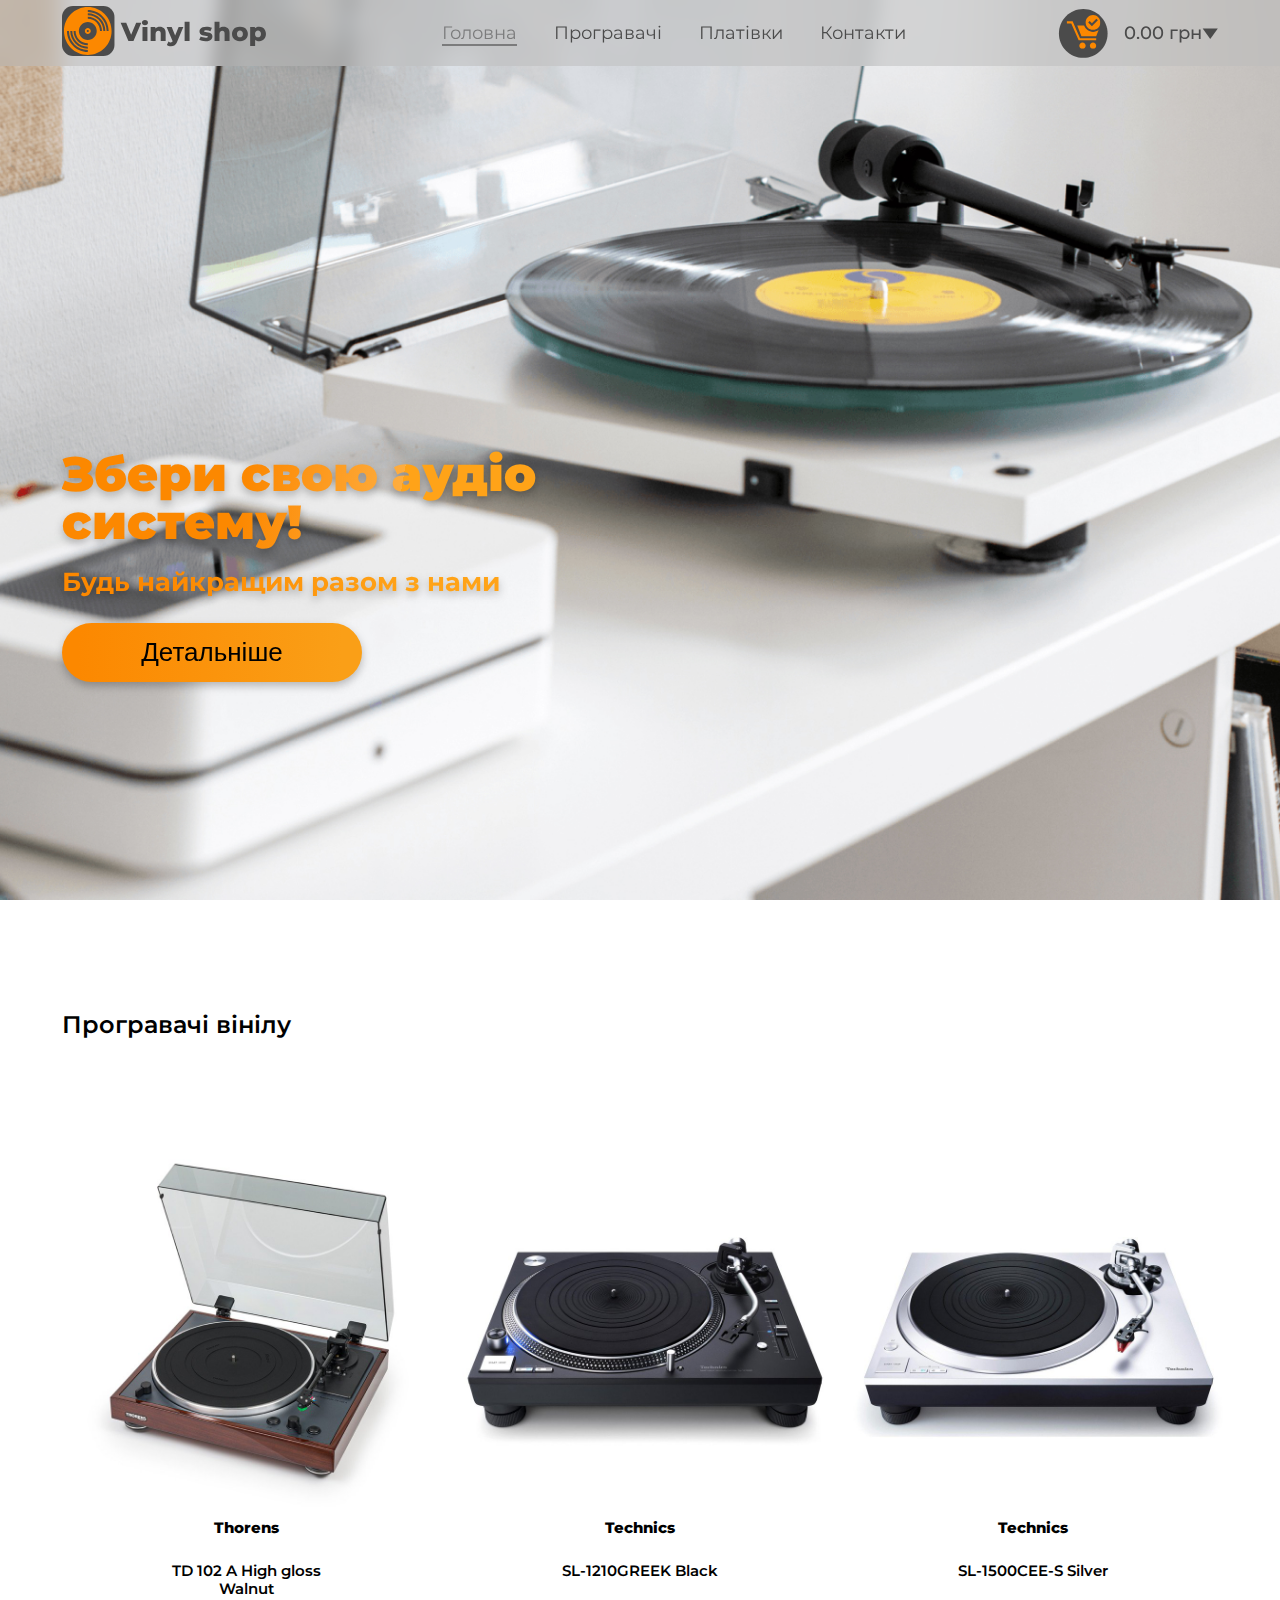
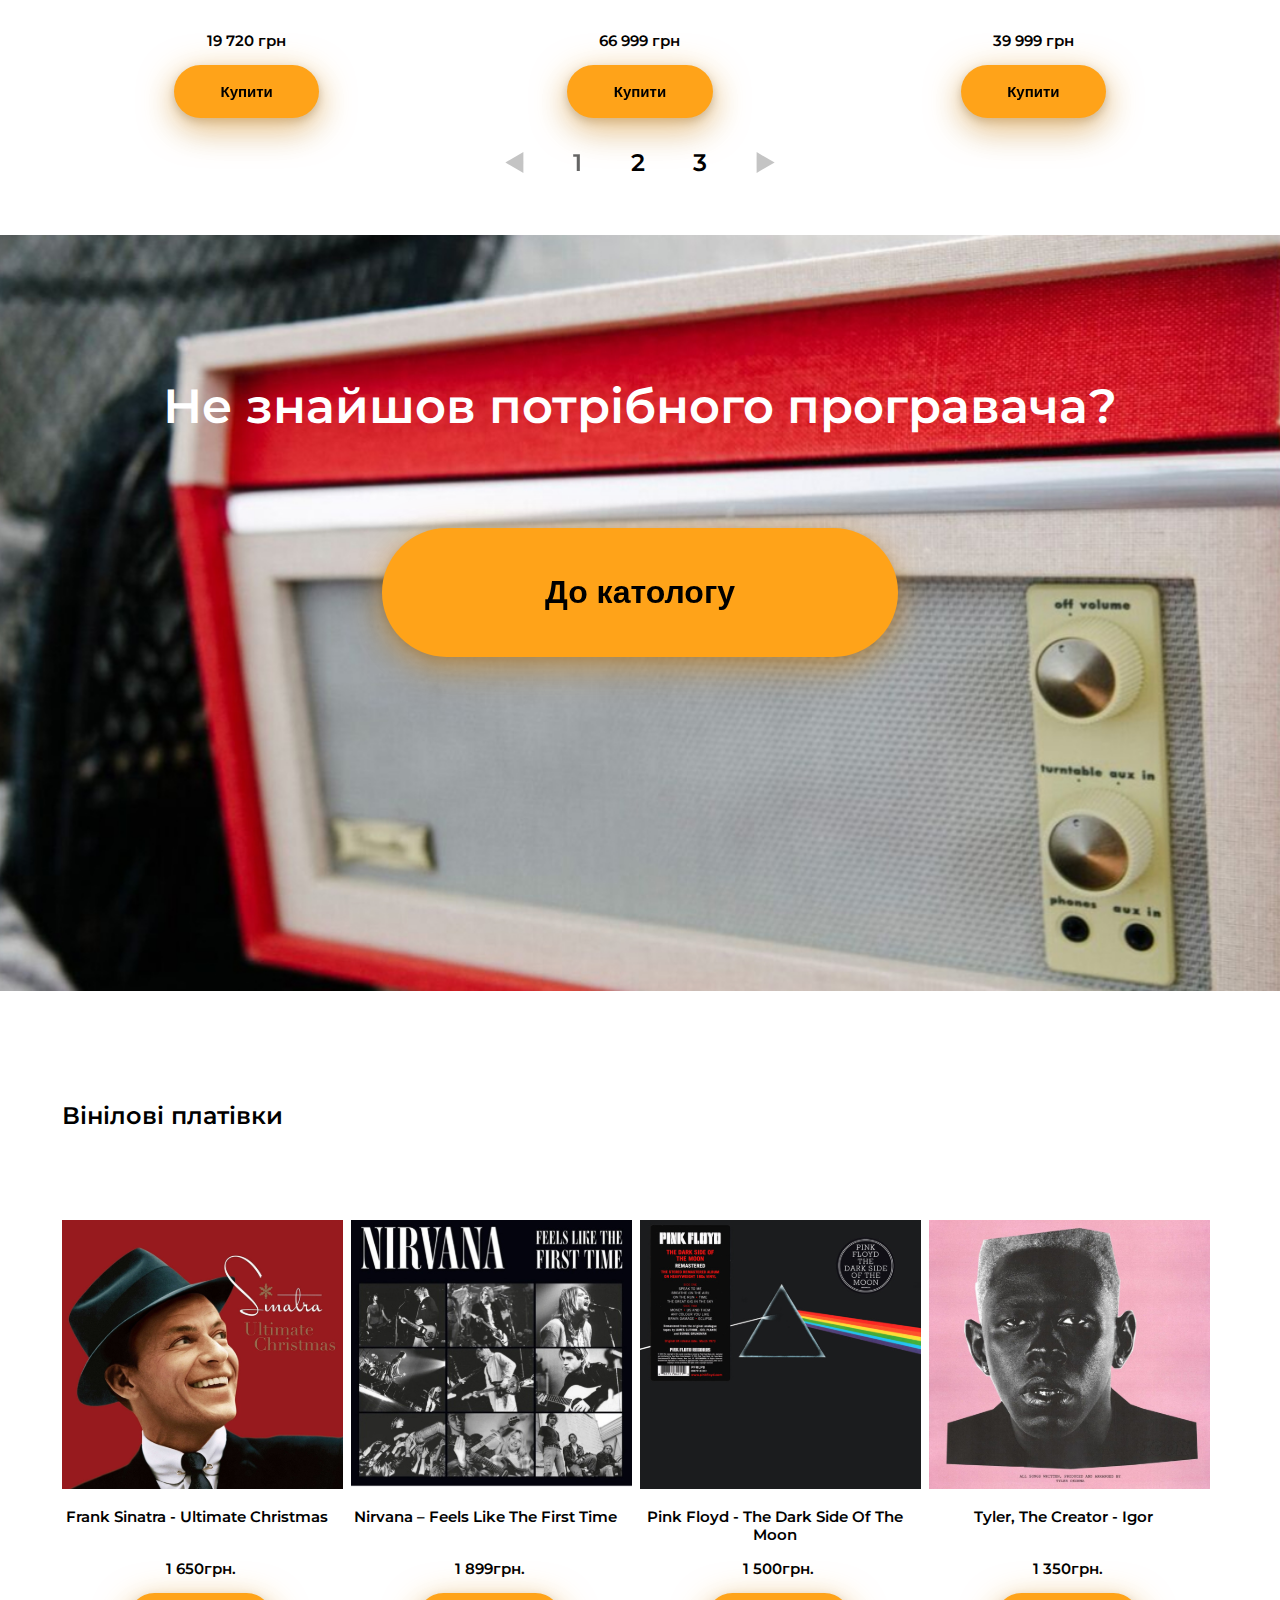
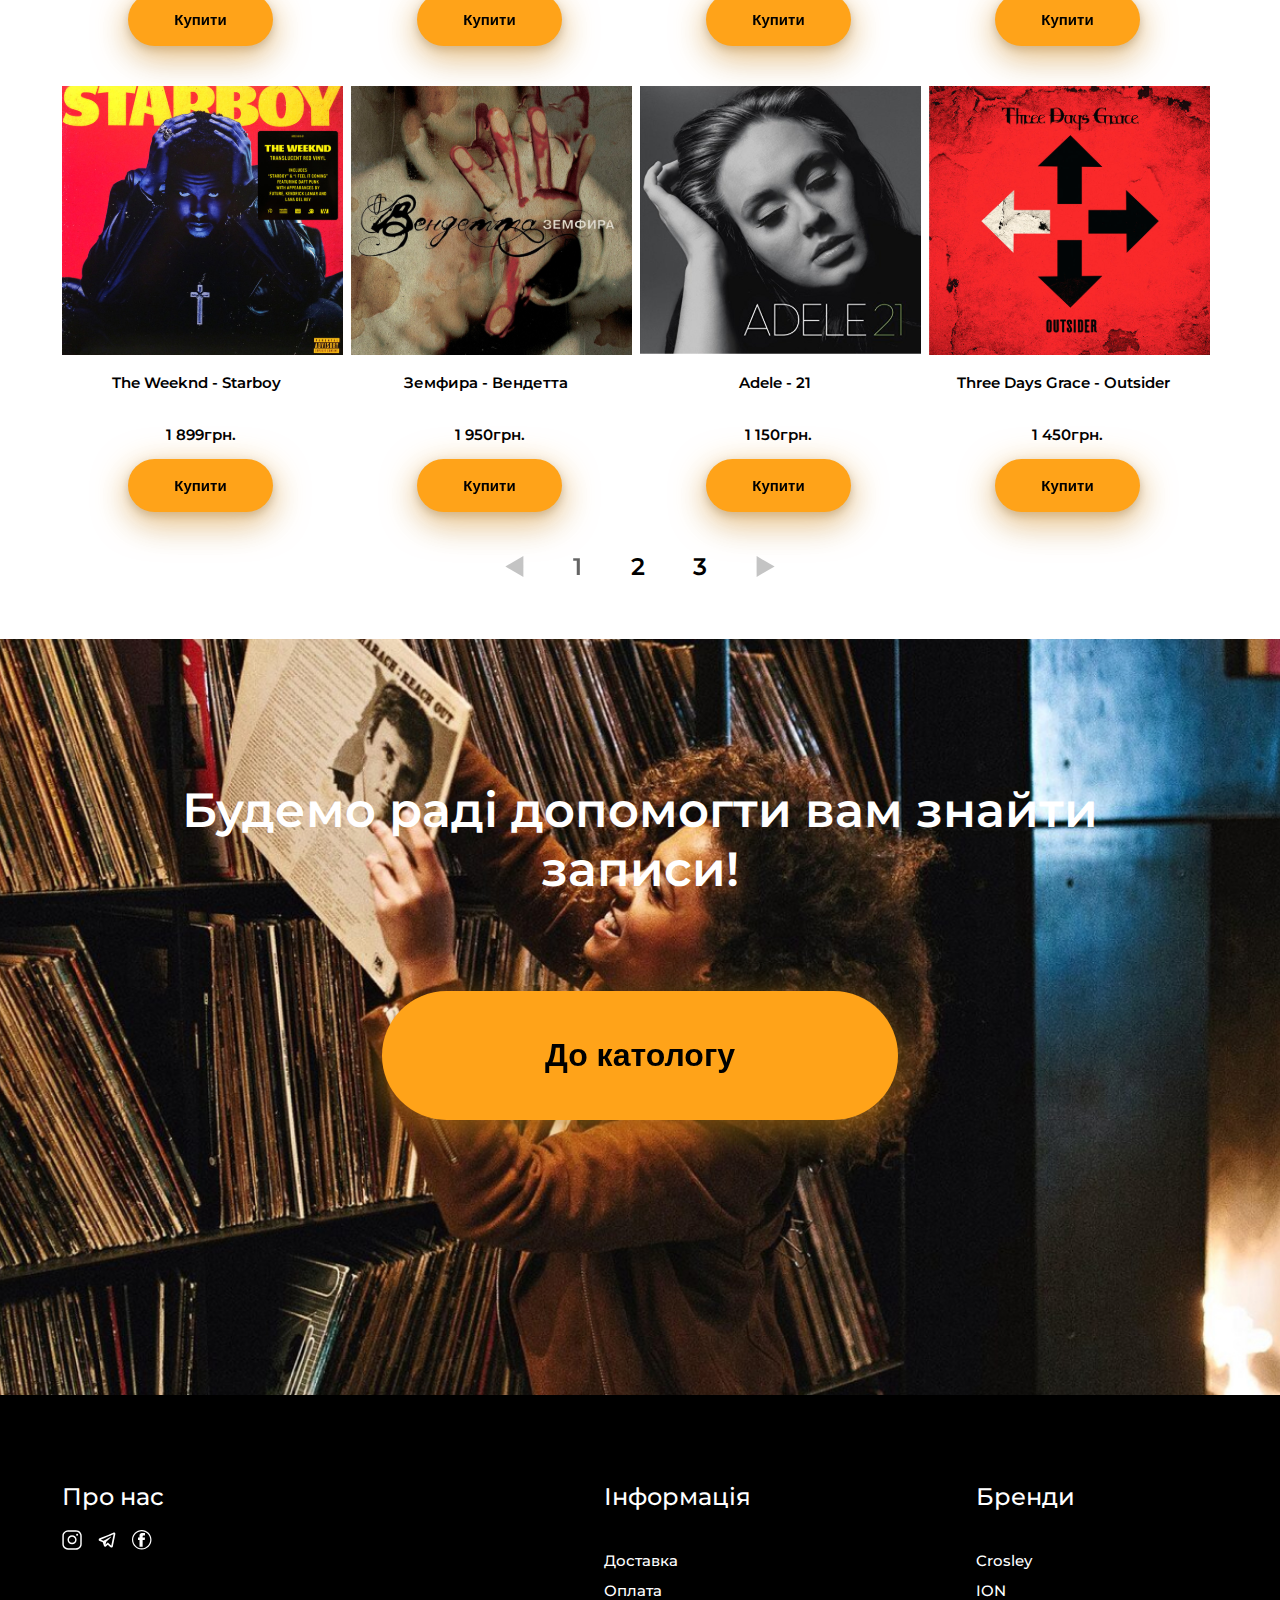
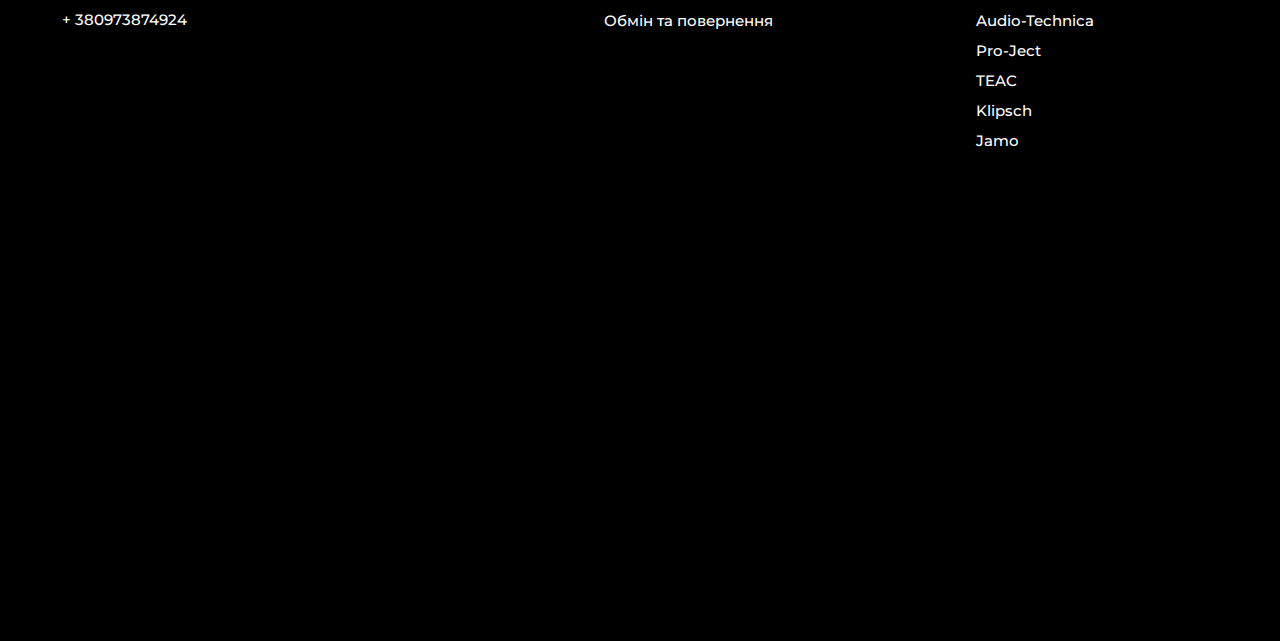
==== index.html @ 3592241f "record half" ====
<!DOCTYPE html>
<html lang="en">
<head>
    <meta charset="UTF-8">
    <meta http-equiv="X-UA-Compatible" content="IE=edge">
    <meta name="viewport" content="width=device-width, initial-scale=1.0">
    <title>Document</title> 
    <link rel="stylesheet" href="bootstrap-grid.min.css">
    <link rel="stylesheet" href="/css/style.css">
    <link rel="preconnect" href="https://fonts.googleapis.com">
    <link rel="preconnect" href="https://fonts.gstatic.com" crossorigin>
    <link href="https://fonts.googleapis.com/css2?family=Montserrat:wght@100;200;300;400;500;600;700;800;900&display=swap" rel="stylesheet">
</head>
<body>
    <header class="header">
        <div class="container">
            <div class="header__inner">
                <div class="logo">
                    <a href="/" class="header__logo-link">
                        <img src="./img/svg/logo.svg" alt="Vinyl shop" class="header__logo-pic">
                    </a>
                </div>

                <nav class="nav">
                    <a href="index.html" class="nav__link active">Головна</a>
                    <a href="turntables.html" class="nav__link">Програвачі</a>
                    <a href="records.html" class="nav__link">Платівки</a>
                    <a href="#!" class="nav__link">Контакти</a>
                </nav>

                <div class="basket__logo">
                    <img src="./img/svg/icon_basket.svg" alt="Basket" class="basket__logo-pic">
                    
                    <div class="price">
                        <a href="#!" class="basket-link">0.00 грн</a>
                        <img src="/img/svg/basket-polygon.svg" alt="Basket polygon" class="basket-polygon-pic">
                    </div>
                </div>
            </div>
        </div>
    </header>

    <header class="header__mobile">
        <div class="container__mobile">
            <div class="new__logo">
                <a href="/" class="new_header__logo-link">
                    <img src="/img/svg/картинки/new__logo.png" alt="Vinyl shop" class="new_header__logo-pic">
                </a>
            </div>

            <div class="all__head">
                <a href="/" class="all__head-link">
                    <img src="/img/svg/картинки/etd.png" alt="etd" class="all__head-pic">
                </a>
            </div>
        </div>
    </header>

    <div class="intro">
        <div class="container">
            <div class="intro__inner">
                <h1 class="intro_-title-first">Збери свою аудіо систему!</h1>

                <h2 class="intro_-title-second">Будь найкращим разом з нами</h2>
            
                <button class="button_more">
                    <a href="#!" class="purchase">
                        Детальніше</a>
                 </button>
            </div> 
        </div>
    </div>
    
    
    <section class="section">
        <div class="container">
            <div class="section__header">
                <h2 class="section__title">Програвачi вiнiлу</h2>
            </div>
            <div class="row row-cols-3">
                <div class="col-xxl col-xl col-md-6 col-sm-4 col-4">
                    <div class="about__item">
                        <div class="about__card-turntable">
                            <div class="images__turntable">
                                <img src="/img/jpg/проигрыватели/1.jpg" alt="thorens" class="images">
                            </div>
                            <div class="items">
                                <h4 class="manufacturer">Thorens</h4>
                                <p class="information__about">TD 102 A High gloss Walnut</p>
                            </div>                       
                            <div class="section__price">
                                <p class="price__number">19 720 грн</p>
                                <div class="button_buy-pic">
                                    <button class="button__buy">
                                        <a href="information_page.html" class="section__purchase">
                                            Купити</a>
                                    </button>
                                </div>
                            </div>
                        </div>
                    </div>
                </div>

                <div class="col-xxl col-xl col-md-6 col-sm-4 col-4">
                    <div class="about__item">
                        <div class="about__card-turntable">
                            <div class="images__turntable">
                                <img src="/img/jpg/проигрыватели/2.jpg" alt="thorens" class="images">
                            </div>                       
                            <div class="items">
                                <h4 class="manufacturer">Technics</h4>
                                <p class="information__about">SL-1210GREEK Black</p>
                            </div>                       
                            <div class="section__price">
                                <p class="price__number">66 999 грн</p>
                                <div class="button_buy-pic">
                                    <button class="button__buy">
                                        <a href="information_page.html" class="section__purchase">
                                            Купити</a>
                                    </button>
                                </div>
                            </div>
                        </div>   
                    </div>
                </div>

                <div class="col-xxl col-xl col-md-6 col-sm-4 col-4">
                    <div class="about__item">
                        <div class="about__card-turntable">
                            <div class="images__turntable">
                            <img src="/img/jpg/проигрыватели/3.jpg" alt="thorens" class="images">
                            </div>
                            <div class="items">
                                <h4 class="manufacturer">Technics</h4>
                                <p class="information__about">SL-1500CEE-S Silver</p>
                            </div>
                            <div class="section__price">
                                <p class="price__number">39 999 грн</p>
                                <div class="button_buy-pic">
                                    <button class="button__buy">
                                        <a href="information_page.html" class="section__purchase">
                                            Купити</a>
                                    </button>
                                </div>
                            </div>
                        </div> 
                    </div> 
                </div>
            </div>
            <div class="page__number">
                <img src="/img/svg/Polygon left.svg" alt="left" class="number">
                <a href="#!" class="number active">1</a>
                <a href="#!" class="number">2</a>
                <a href="#!" class="number">3</a>
                <img src="/img/svg/Polygon right.svg" alt="right" class="number">
            </div>
        </div>
    </section>

    <div class="intro__programmers">
        <div class="container">
            <h1 class="intro__programmers-title-first">Не знайшов потрібного програвача?</h1>
            
            <button class="button_more__catalog">
                <a href="turntables.html" class="purchase__catalog">
                    До катологу</a>
            </button>
        </div>
    </div>
        
    <section class="section_records">
        <div class="container">
            <div class="section__header">
                <h2 class="section__title">Вiнiловi платiвки</h2>
            </div>
            <div class="row row-cols-4">
                <div class="col">
                    <div class="album__all">
                        <div class="about__albums__item">
                        <div class="images__albums">
                            <img src="/img/svg/albums/frank-sinatra-ultima 1.svg" alt="sinatra">
                        </div>
                        
                            <div class="items">
                                <p class="information__about__albums">Frank Sinatra - Ultimate Christmas</p>
                            </div>
                        
                            <div class="section__price">
                                <p class="price__number">1 650грн.</p>
                                <div class="button_buy-pic">
                                    <button class="button__buy">
                                        <a href="information_page.html" class="section__purchase">
                                            Купити</a>
                                    </button>
                                </div>
                                
                            </div>
                        </div>
                    </div>                   
                </div>

                <div class="col">
                    <div class="album__all">
                        <div class="about__albums__item">
                            <div class="images__albums">
                                <img src="/img/svg/albums/Nirvana.svg" alt="Nirvana">
                            </div>
                        
                            <div class="items">
                                <p class="information__about__albums">Nirvana – Feels Like The First Time</p>
                            </div>
                        
                            <div class="section__price">
                                <p class="price__number">1 899грн.</p>
                                <div class="button_buy-pic">
                                    <button class="button__buy">
                                        <a href="information_page.html" class="section__purchase">
                                            Купити</a>
                                    </button>
                                </div>
                            </div>
                        </div>  
                    </div>                    
                </div>

                <div class="col">
                    <div class="album__all">
                       <div class="about__albums__item">
                            <div class="images__albums">
                                <img src="/img/svg/albums/pink floyd.svg" alt="pink floyd">
                            </div>
                        
                            <div class="items">
                                <p class="information__about__albums">Pink Floyd - The Dark Side Of The Moon</p>
                            </div>
                        
                            <div class="section__price">
                                <p class="price__number">1 500грн.</p>
                                <div class="button_buy-pic">
                                    <button class="button__buy">
                                        <a href="information_page.html" class="section__purchase">
                                            Купити</a>
                                    </button>
                                </div>
                            </div>
                        </div>
                    </div>
                </div>

                <div class="col">
                    <div class="album__all">
                       <div class="about__albums__item">
                            <div class="images__albums">
                                <img src="/img/svg/albums/tyler-the-creator-ig 1.svg" alt="tyler-the-creator">
                            </div>
                        
                            <div class="items">
                                <p class="information__about__albums">Tyler, The Creator - Igor</p>
                            </div>
                        
                            <div class="section__price">
                                <p class="price__number">1 350грн.</p>
                                <div class="button_buy-pic">
                                    <button class="button__buy">
                                        <a href="information_page.html" class="section__purchase">
                                            Купити</a>
                                    </button>
                                </div>
                            </div>
                        </div> 
                    </div>
                </div>

                <div class="col">
                    <div class="album__all">
                        <div class="about__albums__item">
                            <div class="images__albums">
                                <img src="/img/svg/albums/The Weeknd.svg" alt="The Weeknd">
                            </div>
                        
                            <div class="items">
                                <p class="information__about__albums">The Weeknd - Starboy</p>
                            </div>
                        
                            <div class="section__price">
                                <p class="price__number">1 899грн.</p>
                                <div class="button_buy-pic">
                                    <button class="button__buy">
                                        <a href="information_page.html" class="section__purchase">
                                            Купити</a>
                                    </button>
                                </div>
                            </div>
                        </div>
                    </div>
                </div>

                <div class="col">
                    <div class="album__all">
                        <div class="about__albums__item">
                            <div class="images__albums">
                                <img src="/img/svg/albums/zemfira-zemfira-vend 1.svg" alt="zemfira">
                            </div>
                        
                            <div class="items">
                                <p class="information__about__albums">Земфира - Вендетта</p>
                            </div>
                        
                            <div class="section__price">
                                <p class="price__number">1 950грн.</p>
                                <div class="button_buy-pic">
                                    <button class="button__buy">
                                        <a href="information_page.html" class="section__purchase">
                                            Купити</a>
                                    </button>
                                </div>
                            </div>
                        </div>
                    </div>
                </div>

                <div class="col">
                    <div class="album__all">
                        <div class="about__albums__item">
                            <div class="images__albums">
                                <img src="/img/svg/albums/Adele.svg" alt="Adele">
                            </div>
                          
                            <div class="items">
                                <p class="information__about__albums">Adele - 21</p>
                            </div>
                          
                            <div class="section__price">
                                <p class="price__number">1 150грн.</p>
                                <div class="button_buy-pic">
                                    <button class="button__buy">
                                        <a href="information_page.html" class="section__purchase">
                                            Купити</a>
                                    </button>
                                </div>
                            </div>
                        </div>  
                    </div>
                </div>

                <div class="col">
                    <div class="album__all">
                        <div class="about__albums__item">
                            <div class="images__albums">
                                <img src="/img/svg/albums/three-days-grace-out 1.svg" alt="three-days-grace">
                            </div>
            
                            <div class="items">
                                <p class="information__about__albums">Three Days Grace - Outsider </p>
                            </div>
                        
                            <div class="section__price">
                                <p class="price__number">1 450грн.</p>
                                <div class="button_buy-pic">
                                    <button class="button__buy">
                                        <a href="information_page.html" class="section__purchase">
                                            Купити</a>
                                    </button>
                                </div>
                            </div>
                        </div>
                    </div>
                </div>
            </div>
            <div class="page__number">
                <img src="/img/svg/Polygon left.svg" alt="left" class="number">
                <a href="#!" class="number active">1</a>
                <a href="#!" class="number">2</a>
                <a href="#!" class="number">3</a>
                <img src="/img/svg/Polygon right.svg" alt="right" class="number">
            </div>
        </div>
    </section>

    <div class="intro__records">
        <div class="container">
            <h1 class="intro__programmers-title-first">Будемо раді допомогти вам знайти записи!</h1>
            
            <button class="button_more__catalog">
                <a href="records.html" class="purchase__catalog">
                    До катологу</a>
            </button>
        </div>
    </div>

    <section class="section">
        <div class="contacts">
            <div class="container">
                <div class="contacts__information-block">
                    <div class="about__company">
                        <h3 class="contacts__about">Про  нас</h3>
                        
                        <div class="image__icons">
                            <a href="#!" class="contact__icon-link">
                                <img src="/img/svg/icon/Inst.svg" alt="inst">
                            </a>
                            <a href="#!" class="contact__icon-link">
                                <img src="/img/svg/icon/Telegram.svg" alt="Telegram">
                            </a>
                            <a href="#!" class="contact__icon-link">
                                <img src="/img/svg/icon/Meta.svg" alt="meta">
                            </a> 
                        </div>

                        <div class="mobile_image__icons">
                            <a href="#!" class="mobile_contact__icon-link">
                                <img src="/img/svg/icon/mobile_inst.png" alt="mobile_inst">
                            </a>
                            <a href="#!" class="mobile_contact__icon-link">
                                <img src="/img/svg/icon/mobile_f.png" alt="mobile_meta">
                            </a>
                            <a href="#!" class="mobile_contact__icon-link">
                                <img src="/img/svg/icon/mobile_telega.png" alt="mobile_Telegram">
                            </a>
                        </div>

                        <p class="phone">+ 380973874924</p>
                    </div>    
                    <div class="small__information">
                        <h1 class="contacts__topic">Інформація</h1>
                       
                        <div class="about__contacts__topic">
                            <p class="about__topic">Доставка</p>
                            <p class="about__topic">Оплата</p>
                            <p class="about__topic">Обмін та повернення</p>
                        </div>
                    </div>
                    <div class="small__information">
                        <h1 class="contacts__topic">Бренди</h1>

                        <div class="about__contacts__topic">
                            <p class="about__topic">Crosley</p>
                            <p class="about__topic">ION</p>
                            <p class="about__topic">Audio-Technica</p>
                            <p class="about__topic">Pro-Ject</p>
                            <p class="about__topic">TEAC</p>
                            <p class="about__topic">Klipsch</p>
                            <p class="about__topic">Jamo</p>
                        </div>
                    </div>
                </div>
            </div>
        </div>
    </section>
</body>
</html>
---- css/style.css ----
body {
  margin: 0;
  font-family: 'Montserrat', sans-serif;
  font-size: 15px;
  color: #000000;
}
*,
*::after,
*::before {
  box-sizing: border-box;
}
h1,
h2,
h3,
h4,
h5,
h6 {
  margin: 0;
}
/* Intro */
.intro {
  display: flex;
  flex-direction: column;
  justify-content: center;
  width: 100%;
  height: 100vh;
  background: url(../img/jpg/background/background.jpg) top no-repeat;
  background-size: cover;
}
.intro_-title-first {
  position: static;
  width: 480px;
  height: 119px;
  left: 0px;
  font-weight: 900;
  font-size: 48px;
  line-height: 59px;
  background: linear-gradient(99.78deg, #fc8800 37.65%, #fc8800 37.65%, #fead3f 69.16%, #ffbb59 69.17%, #ffa318 69.17%);
  -webkit-background-clip: text;
  -webkit-text-fill-color: transparent;
  background-clip: text;
  text-align: left;
  line-height: 1;
}
.intro_-title-second {
  position: static;
  width: 473px;
  height: 34px;
  left: 0px;
  font-style: normal;
  font-weight: 700;
  font-size: 26px;
  line-height: 32px;
  background: linear-gradient(90.36deg, #fc8800 19.96%, #ffa318 73.95%);
  -webkit-background-clip: text;
  -webkit-text-fill-color: transparent;
  background-clip: text;
  text-align: left;
  line-height: 1;
}
.intro__inner {
  width: 100%;
  max-width: 480px;
  margin: 20% 0 0 0;
  filter: drop-shadow(0px 4px 4px rgba(0, 0, 0, 0.25));
}
.intro__programmers {
  display: flex;
  flex-direction: column;
  width: 100%;
  height: 84vh;
  background: url(../img/jpg/background/Crosley-Bermuda-I\ 1.jpg) top no-repeat;
  background-size: cover;
  margin-bottom: 110px;
}
.intro__programmers-title-first {
  width: 981px;
  font-weight: 600;
  font-size: 48px;
  line-height: 59px;
  text-align: center;
  margin: auto;
  color: #FFFFFF;
  margin-top: 142px;
  margin-bottom: 92px;
}
.intro__records {
  display: flex;
  flex-direction: column;
  width: 100%;
  height: 84vh;
  background: url(../img/jpg/background/hotel-records-w-aust\ 1.jpg) top no-repeat;
  background-size: cover;
}
/* Header */
.header {
  width: 100%;
  padding-top: 6px;
  padding-bottom: 6px;
  position: fixed;
  top: 0;
  left: 0;
  right: 0;
  z-index: 1000;
  background: rgba(187, 187, 187, 0.5);
  backdrop-filter: blur(10px);
}
.header__inner {
  display: flex;
  justify-content: space-between;
  align-items: center;
}
/* Nav */
.nav {
  font-weight: 400;
  font-size: 18px;
  line-height: 22px;
}
.nav__link {
  display: inline-block;
  vertical-align: top;
  margin: 0 16px;
  position: relative;
  text-decoration: none;
  color: #4B4B4B;
  transition: opacity .2s linear;
}
.nav__link::after {
  content: "";
  display: block;
  width: 100%;
  height: 2px;
  background-color: #4B4B4B;
  opacity: 0;
  position: absolute;
  top: 100%;
  left: 0;
  z-index: 1;
  transition: opacity .2s linear;
}
.nav__link:hover {
  opacity: 60%;
}
.nav__link.active {
  opacity: 60%;
}
.nav__link:hover::after,
.nav__link.active::after {
  opacity: 1;
}
/* Basket */
.basket__logo {
  display: flex;
  max-width: 160px;
  width: 100%;
  justify-content: space-between;
}
.basket-link {
  font-weight: 500;
  font-size: 18px;
  line-height: 22px;
  text-decoration: none;
  color: #4B4B4B;
}
.basket-link:hover {
  opacity: 60%;
}
.price {
  display: flex;
  align-items: center;
}
/* Button */
.button_more {
  margin: 20px auto 0;
  width: 300px;
  height: 59px;
  background: linear-gradient(92.4deg, #fc8800 5.84%, #fa9f17 92.96%);
  border-radius: 110px;
  border: 0;
  transition: opacity .2s linear;
}
.purchase {
  font-weight: 500;
  font-size: 26px;
  line-height: 32px;
  text-decoration: none;
  color: #000;
  padding: 11px 68px 11px 68px;
  border-radius: 110px;
}
.purchase__catalog {
  font-weight: 600;
  font-size: 32px;
  display: flex;
  margin: auto;
  justify-content: center;
  align-items: center;
  width: 504px;
  height: 127px;
  color: #000000;
  text-decoration: none;
}
.button_more:hover {
  opacity: 85%;
}
.button_more:active {
  opacity: 70%;
}
.button__buy {
  width: 145.12px;
  height: 53px;
  background: #FFA319;
  box-shadow: 0px 9px 35px rgba(255, 163, 25, 0.51);
  border-radius: 110px;
  border: 0;
  filter: drop-shadow(0px 4px 4px rgba(0, 0, 0, 0.25));
  transition: opacity .2s linear;
  display: flex;
  justify-content: center;
  align-items: center;
}
.section__purchase {
  font-weight: 600;
  font-size: 15px;
  line-height: 53px;
  width: 145px;
  text-decoration: none;
  color: #000;
  border-radius: 20px;
}
.button__buy:hover {
  opacity: 85%;
}
.button__buy:active {
  opacity: 70%;
}
.button_more__catalog {
  display: flex;
  margin-left: auto;
  margin-right: auto;
  width: 516px;
  height: 129px;
  background: #FFA319;
  box-shadow: 0px 9px 35px rgba(255, 163, 25, 0.51);
  border-radius: 110px;
  border: 0;
  filter: drop-shadow(0px 4px 4px rgba(0, 0, 0, 0.25));
  transition: opacity .2s linear;
}
.button_more__catalog:hover {
  opacity: 85%;
}
.button_more__catalog:active {
  opacity: 70%;
}
/* Section */
.section__title {
  font-weight: 600;
  font-size: 24px;
  line-height: 29px;
  margin-top: 110px;
  margin-bottom: 90px;
}
.section__about {
  display: flex;
  justify-content: space-between;
  margin-bottom: 60px;
}
.section__about__albums {
  display: grid;
  grid-template-columns: repeat(4, 1fr);
  grid-column-gap: 20px;
  grid-row-gap: 40px;
  margin-bottom: 80px;
}
/* Selection items*/
.about__item {
  text-align: center;
}
.information__about__albums {
  text-align: center;
  font-weight: 600;
  font-size: 15px;
  line-height: 18px;
  min-height: 37px;
  max-width: 269px;
}
.manufacturer {
  font-weight: 800;
  font-size: 15px;
  line-height: 18px;
  margin-bottom: 25px;
}
.information__about {
  max-width: 200px;
  min-height: 37px;
  width: 100%;
  margin-left: auto;
  margin-right: auto;
  font-weight: 600;
  font-size: 15px;
  line-height: 18px;
  margin-bottom: 33px;
}
.price__number {
  font-weight: 600;
  font-size: 15px;
  line-height: 18px;
  text-align: center;
}
.about__albums__item {
  margin: auto;
}
.images__albums {
  width: 281px;
  height: 273px;
}
/* Selection page */
.page__number {
  width: 100%;
  max-width: 270px;
  margin-left: auto;
  margin-right: auto;
  display: flex;
  justify-content: space-between;
  margin-bottom: 58px;
}
.number {
  font-weight: 600;
  font-size: 24px;
  line-height: 29px;
  text-decoration: none;
  color: #000;
  position: relative;
  transition: opacity .2s linear;
}
.number:hover {
  opacity: 60%;
}
.number.active {
  opacity: 60%;
}
.number:hover::after,
.number.active::after {
  opacity: 1;
}
/* Contacts */
.contacts {
  display: block;
  min-height: 94vh;
  height: 100%;
  background: #000;
  background-size: cover;
}
.contacts__information-block {
  display: grid;
  grid-template-columns: 1.7fr 1fr 1fr;
  grid-column-gap: 130px;
  color: #FFFFFF;
}
.contacts__about {
  font-weight: 500;
  font-size: 24px;
  line-height: 29px;
  margin-top: 87px;
  margin-bottom: 19px;
}
.image__icons {
  width: 100%;
  max-width: 90px;
  display: flex;
  justify-content: space-between;
  margin-bottom: 57px;
}
.phone {
  font-weight: 500;
  font-size: 15px;
  line-height: 18px;
}
.contacts__topic {
  font-weight: 500;
  font-size: 24px;
  line-height: 29px;
  margin-top: 87px;
  margin-bottom: 41px;
}
.about__contacts__topic {
  display: grid;
  grid-template-columns: 1fr;
  grid-row-gap: 12px;
}
.about__topic {
  font-weight: 500;
  font-size: 15px;
  line-height: 18px;
  margin: 0;
}
.button_buy-pic {
  display: flex;
  align-items: center;
  justify-content: center;
}
.container {
  max-width: 1180px;
}
.col {
  padding-left: 0px;
}
.title__first_container {
  font-weight: 500;
  font-size: 48px;
  line-height: 59px;
  color: #FCFCFC;
}
.intro__first_container {
  display: flex;
  align-items: center;
  text-align: center;
}
.intro__first_container {
  width: 100%;
  min-height: 39vh;
  background: url(../img/jpg/background/container\ 1.jpg) top no-repeat;
  background-size: cover;
}
.my__genre {
  width: 393px;
  height: 62px;
  background: #F1F1F1;
  box-shadow: 0px 4px 4px rgba(0, 0, 0, 0.1);
  border-radius: 5px;
  position: absolute;
  z-index: 1000;
}
.my__price {
  width: 393px;
  height: 62px;
  background: #F1F1F1;
  box-shadow: 0px 4px 4px rgba(0, 0, 0, 0.1);
  border-radius: 5px;
  position: absolute;
  z-index: 1000;
}
.start,
.end {
  width: 122px;
  height: 30px;
  font-weight: 500;
  font-size: 15px;
  line-height: 18px;
}
.ok {
  width: 45px;
  height: 30px;
  background: #FFFFFF;
  border: 1px solid #DFDFDF;
  box-sizing: border-box;
  font-weight: 500;
  font-size: 15px;
  line-height: 18px;
}
.menu__price {
  width: 373px;
  display: flex;
  justify-content: space-between;
  align-items: center;
  margin: 16px 10px 16px 10px;
}
.my__brend {
  width: 200px;
  height: 130px;
  background: #F1F1F1;
  box-shadow: 0px 4px 4px rgba(0, 0, 0, 0.1);
  border-radius: 5px;
  position: absolute;
  z-index: 1000;
  margin-top: 5px;
  overflow-y: scroll;
  font-weight: 600;
  font-size: 15px;
  line-height: 18px;
  color: #000000;
  display: flex;
  align-items: center;
}
input[type="checkbox"] {
  background: #FFFBFB;
  border: 1px solid #000000;
  box-sizing: border-box;
  width: 20px;
  height: 20px;
  top: 50%;
}
.my__amount {
  width: 100px;
  height: 130px;
  background: #F1F1F1;
  box-shadow: 0px 4px 4px rgba(0, 0, 0, 0.1);
  border-radius: 5px;
  position: absolute;
  z-index: 1000;
  margin-top: 5px;
  overflow-y: scroll;
  font-weight: 600;
  font-size: 15px;
  line-height: 18px;
  color: #000000;
  display: flex;
  align-items: center;
}
.my__amount::-webkit-scrollbar,
.my__brend::-webkit-scrollbar {
  width: 7px;
  background-color: #c5c5c5;
}
.price_button-box,
.brend_button-box,
.amount_button-box {
  position: absolute;
  z-index: 1000;
  opacity: 0;
}
.price_button-box:not(:checked) + label.label3 ~ div,
.brend_button-box:not(:checked) + label.label1 ~ div,
.amount_button-box:not(:checked) + label.label2 ~ div {
  display: none;
}
.brend_button-box:checked + label.label1 ~ div,
.price_button-box:checked + label.label3 ~ div,
.amount_button-box:checked + label.label2 ~ div {
  display: inline-block;
}
.buttons__examination {
  display: flex;
  width: 100%;
  max-width: 280px;
  justify-content: space-between;
}
input[type="search"] {
  width: 190px;
  background: #F8F8F8;
  border: 1px solid #404040;
  box-sizing: border-box;
  border-radius: 5px;
}
.button__helper {
  display: flex;
  justify-content: space-between;
  margin-top: 61px;
}
.my__search {
  display: flex;
}
.row {
  margin-top: 20px;
}
.about__card-turntable {
  margin-bottom: 30px;
}
.images {
  width: 380px;
  height: 386px;
}
.button__show_all {
  position: absolute;
  width: 180px;
  height: 70px;
  background: #FFFFFF;
  border: 1px solid #000000;
  box-sizing: border-box;
  border-radius: 110px;
  margin-top: 106px;
}
.section__show_all {
  text-decoration: none;
  font-weight: 600;
  font-size: 15px;
  line-height: 18px;
  color: #000000;
}
.section__show_all {
  width: 100%;
  display: flex;
  justify-content: center;
  align-items: center;
}
.first__text {
  margin-top: 165px;
  width: 100%;
  height: 70vh;
  background: url(/img/jpg/background/backFirst_container_first.jpg) top no-repeat;
  background-size: cover;
}
.second__text {
  position: absolute;
  max-height: 408px;
  max-width: 480px;
  margin-top: 630px;
}
.text {
  min-height: 408px;
  max-height: 408px;
}
.sub_title-all {
  font-weight: 500;
  font-size: 15px;
  line-height: 18px;
  color: #000000;
}
.title-all {
  font-weight: 700;
  font-size: 16px;
  line-height: 20px;
  color: #000000;
}
.first__text .col {
  margin-top: 45px;
}
.second__text_turntables {
  margin: 0;
  width: 100%;
  height: 80vh;
  background: url(/img/jpg/background/backSecond_containerFirst.jpg) top no-repeat;
  background-size: cover;
}
.width__second {
  padding-top: 45px;
  width: 60vh;
}
.first__second-block .col-5 {
  margin-top: 25px;
}
.intro__second_container {
  display: flex;
  align-items: center;
  text-align: center;
  width: 100%;
  min-height: 39vh;
  background: url(../img/jpg/background/back2.jpg) top no-repeat;
  background-size: cover;
}
.title__second_container {
  font-weight: 700;
  font-size: 48px;
  line-height: 59px;
  color: #FFFFFF;
}
.album__all {
  margin-bottom: 40px;
}
.row.row-cols-4 {
  margin: auto;
  margin-top: 44px;
}
.albums__cover-pic {
  width: 281px;
  height: 273px;
}
.my__genre {
  width: 220px;
  height: 190px;
  background: #F1F1F1;
  box-shadow: 0px 4px 4px rgba(0, 0, 0, 0.1);
  border-radius: 5px;
  position: absolute;
  z-index: 1000;
  margin-top: 5px;
  overflow-y: scroll;
  font-weight: 600;
  font-size: 15px;
  line-height: 18px;
  color: #000000;
  display: flex;
  align-items: center;
}
.my__genre::-webkit-scrollbar {
  width: 7px;
  background-color: #c5c5c5;
}
.genre_button-box {
  position: absolute;
  z-index: 1000;
  opacity: 0;
}
.genre_button-box:not(:checked) + label.label1 ~ div {
  display: none;
}
.genre_button-box:checked + label.label1 ~ div {
  display: inline-block;
}
.first__text-second {
  width: 100%;
  min-height: 39vh;
  background: url(../img/jpg/background/First_second-back.jpg) top no-repeat;
  background-size: cover;
}
.second__text-second {
  width: 100%;
  min-height: 39vh;
  background: url(../img/jpg/background/Second_second-back.png) top no-repeat;
  background-size: cover;
}
.first__second-block {
  margin-top: 165px;
}
img[alt="search"] {
  margin-left: -17px;
}
input[type="search"] {
  outline: none;
}
.back_to_shop {
  color: black;
  margin-top: 60px;
}
.suggestion {
  display: flex;
  justify-content: center;
  max-width: 440px;
  margin-top: 22px;
}
.suggestion img {
  margin-left: 15px;
  margin-right: 15px;
}
img[alt="main__photo"] {
  width: 440px;
  height: 440px;
}
img[alt="first__photo"],
img[alt="second__photo"] {
  width: 70px;
  height: 70px;
}
.title__sell {
  font-weight: 700;
  font-size: 24px;
  color: #000000;
}
.subtitle__sell {
  margin: 0;
  margin-top: 40px;
  max-height: 24px;
  font-weight: 400;
  font-size: 20px;
  color: #000000;
}
.divbutton__sell {
  margin-top: 43px;
}
.button__sell {
  width: 140px;
  height: 39px;
  background: #FFFFFF;
  border: 1px solid #000000;
  box-sizing: border-box;
  border-radius: 110px;
  text-decoration: none;
}
.sell_link {
  text-decoration: none;
  font-weight: 600;
  font-size: 16px;
  color: #000000;
}
.sell .col-6 {
  margin-left: 100px;
}
.tracklist {
  margin-top: 60px;
}
.sell {
  margin-top: 60px;
}
.offers {
  margin-top: 106px;
}
.offers .h1 {
  font-weight: 600;
  font-size: 20px;
}
.offers .price__number {
  font-weight: 400;
  font-size: 15px;
}
.sell_about {
  margin-top: 100px;
}
.offers img {
  width: 259.91px;
  height: 250px;
}
.for_card {
  text-decoration: none;
  color: #000;
}
@media (max-width: 770px) {
  .section .row {
    height: 750px;
    z-index: 1001;
    margin-top: 5px;
    overflow-x: scroll;
    overflow-y: hidden;
    color: #000000;
    display: flex;
    flex-direction: column;
    justify-content: center;
    margin: 0;
  }
  .section .col-sm-4 {
    width: 100vh;
  }
  .about__card-turntable {
    margin-left: 20px;
  }
  .section .about__item {
    justify-content: center;
  }
  .page__number {
    display: none;
  }
}
@media (min-width: 1200px) {
  .section .about__item {
    max-width: 393px;
    margin: 0;
  }
}
@media (min-width: 1200px) {
  .section .col-xl {
    width: 33.3%;
  }
}
@media (max-width: 1200px) {
  .intro__programmers-title-first {
    width: 950px;
    font-size: 42px;
  }
  .button_more__catalog {
    width: 500px;
    height: 125px;
  }
  .purchase__catalog {
    font-size: 30px;
  }
}
@media (max-width: 990px) {
  .intro__programmers-title-first {
    width: 710px;
    font-size: 38px;
    margin-top: 100px;
  }
  .button_more__catalog {
    width: 374px;
    height: 94px;
  }
  .purchase__catalog {
    font-size: 26px;
  }
}
@media (max-width: 770px) {
  .intro__programmers-title-first {
    width: 530px;
    font-size: 34px;
    margin-top: 90px;
  }
  .button_more__catalog {
    width: 300px;
    height: 80px;
  }
  .purchase__catalog {
    font-size: 22px;
  }
  .section__purchase {
    font-weight: 500;
    font-size: 15px;
  }
}
@media (max-width: 580px) {
  .intro__programmers-title-first {
    width: 320px;
    margin-top: 90px;
    font-weight: 600;
    font-size: 20px;
    height: 48px;
    line-height: 24px;
    margin-top: 56px;
    margin-bottom: 35px;
  }
  .button_more__catalog {
    width: 250px;
    height: 70px;
  }
  .purchase__catalog {
    font-size: 19px;
  }
}
.purchase__catalog {
  width: auto;
  height: auto;
}
@media (max-width: 470px) {
  .about__card-turntable img {
    width: 320px;
    height: 330px;
  }
  .about__card-turntable {
    margin-left: 0px;
  }
}
@media (max-width: 991px) {
  .header {
    display: none;
  }
  .header__mobile {
    width: 100%;
    padding-top: 21px;
    padding-bottom: 12px;
    padding-left: 12px;
    padding-right: 12px;
    position: fixed;
    top: 0;
    left: 0;
    right: 0;
    z-index: 1000;
    background: rgba(187, 187, 187, 0.5);
    backdrop-filter: blur(10px);
  }
}
@media (min-width: 992px) {
  .header__mobile {
    display: none;
  }
}
.container__mobile {
  display: flex;
  justify-content: space-between;
  align-items: center;
}
@media (max-width: 768px) {
  .intro__inner {
    width: 100%;
    max-width: 100vh;
    display: flex;
    flex-direction: column;
    justify-content: center;
    align-items: center;
    margin: 0;
  }
  .intro_-title-first,
  .intro_-title-second {
    text-align: center;
  }
  .contacts__information-block {
    display: flex;
    flex-direction: column;
  }
  .image__icons {
    display: none;
  }
  .contacts__about {
    margin-top: 40px;
    font-weight: 500;
    font-size: 20px;
    margin-bottom: 10px;
  }
  .mobile_image__icons {
    display: flex;
    width: 116px;
    justify-content: space-between;
    text-decoration: none;
    color: none;
    margin-bottom: 25px;
  }
  .phone {
    margin: 0;
    font-weight: 400;
    font-size: 14px;
  }
  .contacts__topic {
    margin-top: 40px;
    margin-bottom: 20px;
    font-weight: 500;
    font-size: 20px;
  }
  .about__topic {
    font-weight: 400;
    font-size: 14px;
  }
}
@media (max-width: 576px) {
  .intro_-title-first,
  .intro_-title-second {
    width: 320px;
  }
  .intro_-title-first {
    height: 154px;
    font-weight: 900;
    font-size: 42px;
  }
  .intro_-title-second {
    width: 320px;
    height: 30px;
    font-weight: 700;
    font-size: 18px;
  }
  .section__title {
    font-weight: 600;
    font-size: 20px;
  }
  .button_more__catalog {
    width: 162px;
    height: 49px;
  }
  .intro__programmers,
  .intro__records {
    height: 307px;
  }
  .purchase__catalog {
    font-weight: 500;
    font-size: 15px;
  }
}
@media (min-width: 769px) {
  .mobile_image__icons {
    display: none;
  }
}
@media (max-width: 1200px) {
  .section_records .col {
    width: 33.3%;
  }
  .section_records .about__albums__item {
    display: flex;
    flex-direction: column;
    justify-content: center;
    align-items: center;
  }
}
@media (max-width: 992px) {
  .section_records .col {
    width: 50%;
  }
}
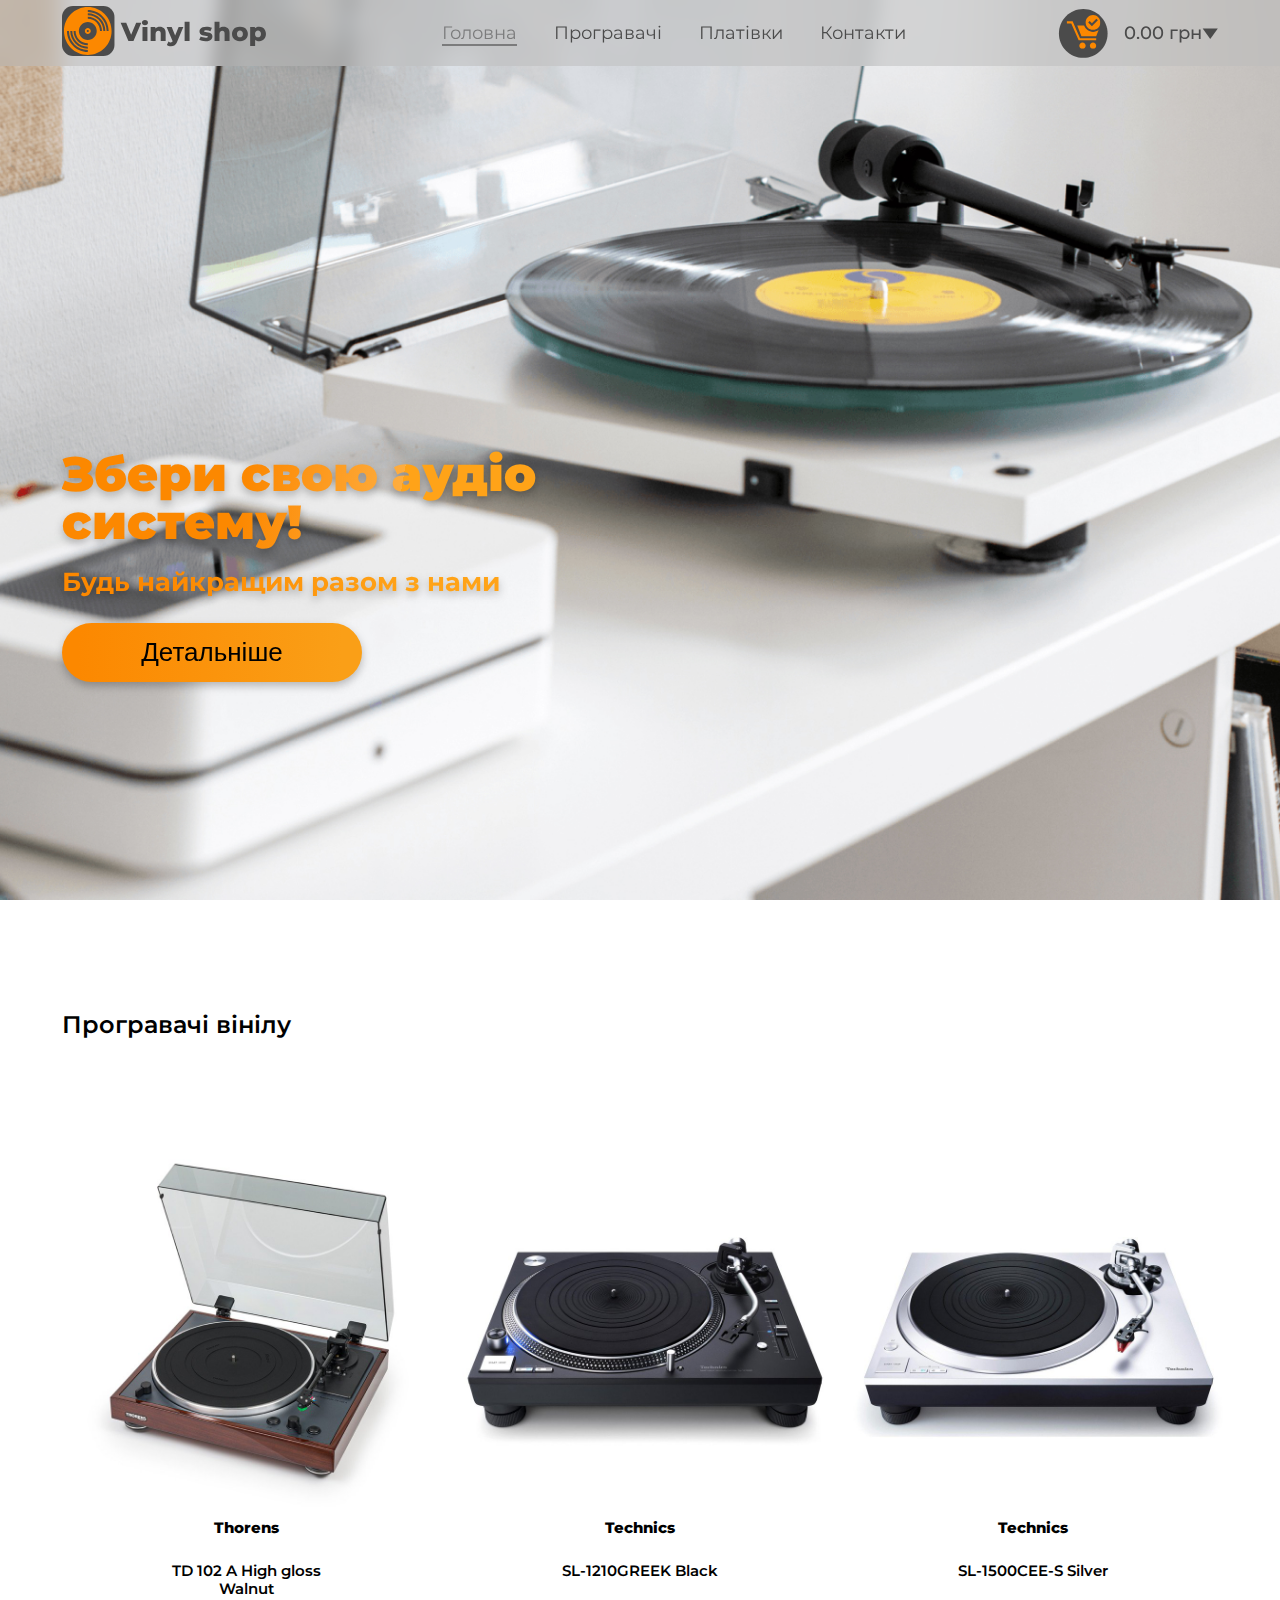
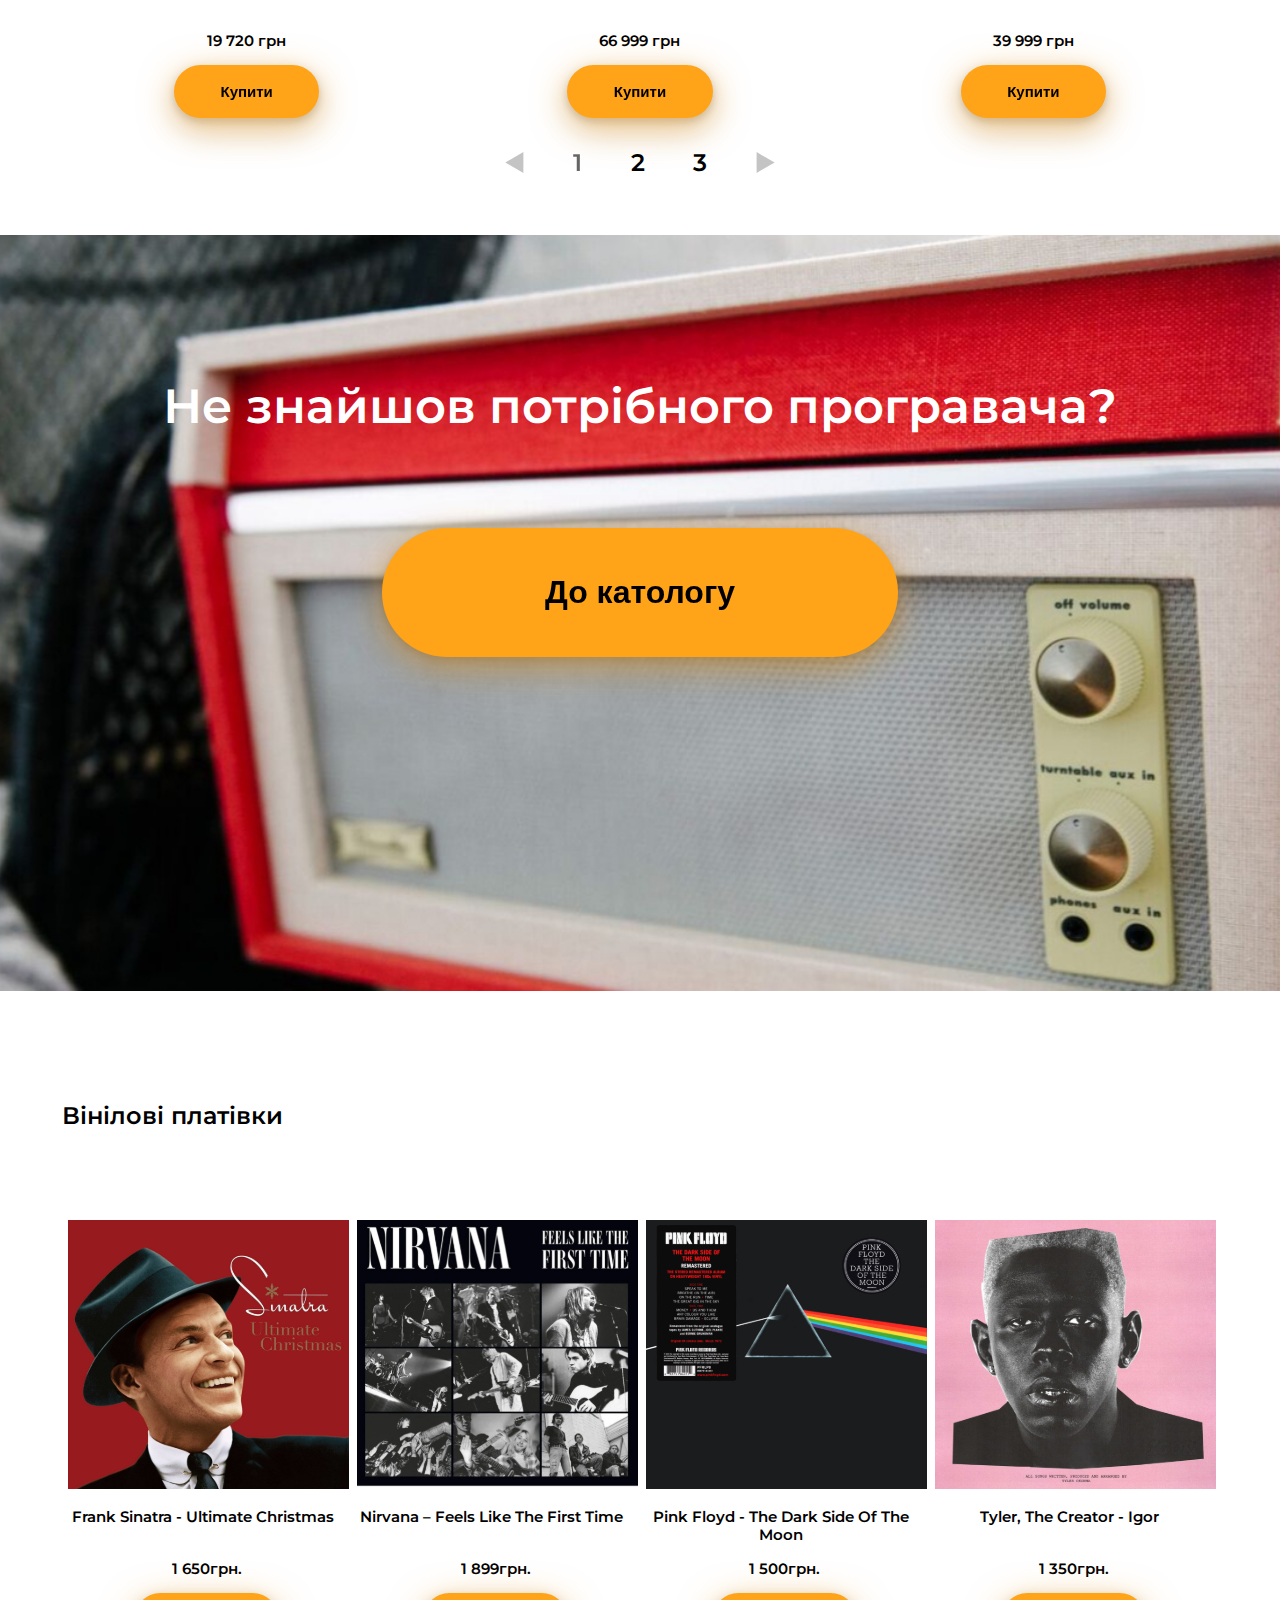
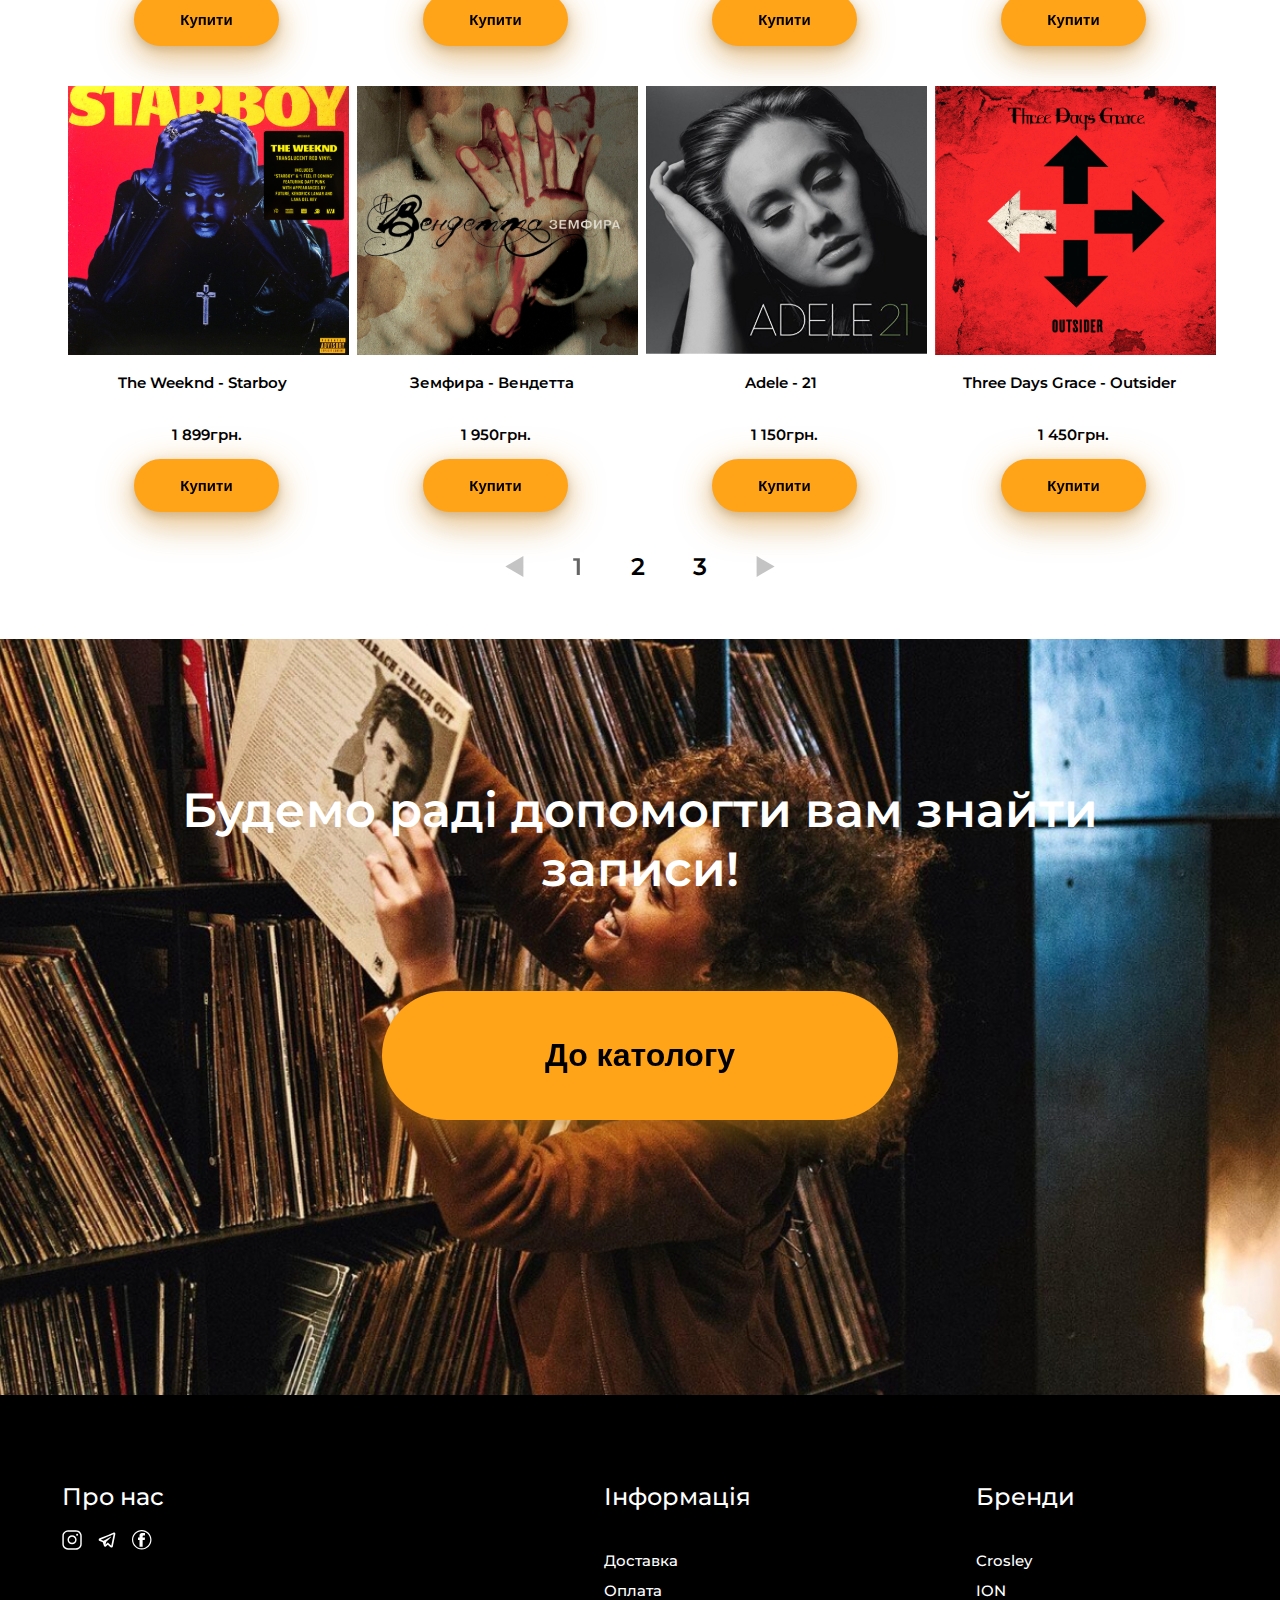
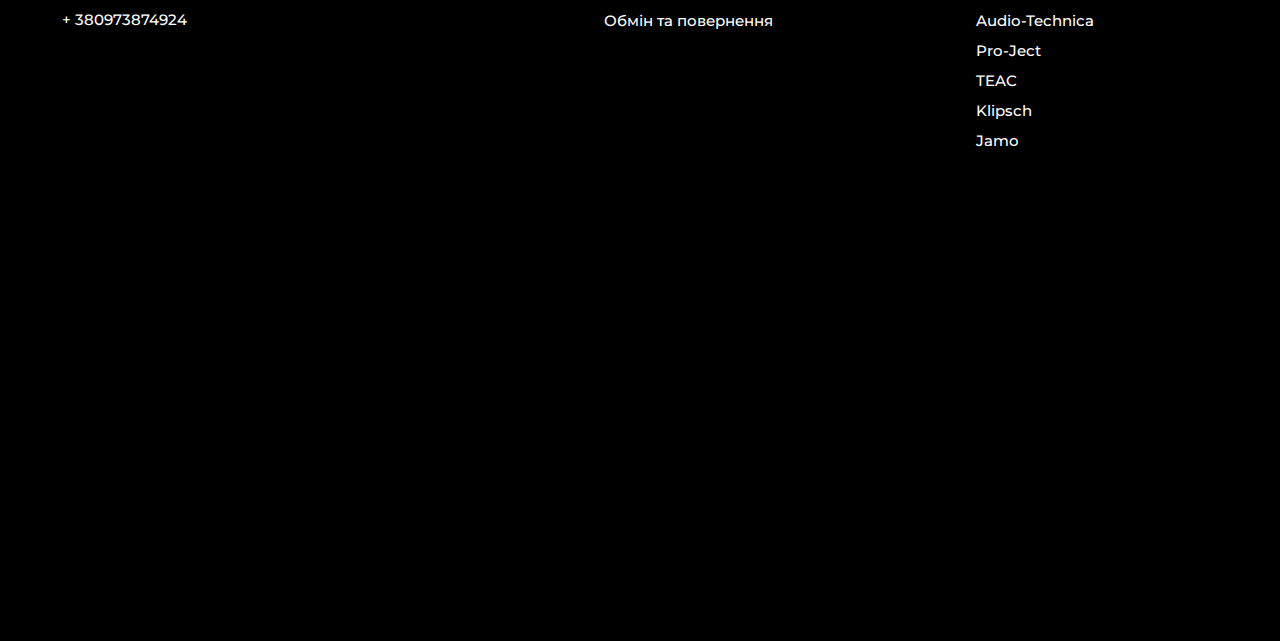
==== commit 0688ca5d: "add opacity of records and fixed bug with a logo" ====
--- a/index.html
+++ b/index.html
@@ -16,7 +16,7 @@
         <div class="container">
             <div class="header__inner">
                 <div class="logo">
-                    <a href="/" class="header__logo-link">
+                    <a href="#!" class="header__logo-link">
                         <img src="./img/svg/logo.svg" alt="Vinyl shop" class="header__logo-pic">
                     </a>
                 </div>
@@ -178,7 +178,9 @@
                     <div class="album__all">
                         <div class="about__albums__item">
                         <div class="images__albums">
-                            <img src="/img/svg/albums/frank-sinatra-ultima 1.svg" alt="sinatra">
+                            <a href="information_page.html">
+                                <img src="/img/svg/albums/frank-sinatra-ultima 1.svg" alt="sinatra">
+                            </a>
                         </div>
                         
                             <div class="items">
@@ -203,7 +205,9 @@
                     <div class="album__all">
                         <div class="about__albums__item">
                             <div class="images__albums">
-                                <img src="/img/svg/albums/Nirvana.svg" alt="Nirvana">
+                                <a href="information_page.html">
+                                    <img src="/img/svg/albums/Nirvana.svg" alt="Nirvana">
+                                </a>
                             </div>
                         
                             <div class="items">
@@ -227,7 +231,9 @@
                     <div class="album__all">
                        <div class="about__albums__item">
                             <div class="images__albums">
-                                <img src="/img/svg/albums/pink floyd.svg" alt="pink floyd">
+                                <a href="information_page.html">
+                                    <img src="/img/svg/albums/pink floyd.svg" alt="pink floyd">
+                                </a>
                             </div>
                         
                             <div class="items">
@@ -251,7 +257,9 @@
                     <div class="album__all">
                        <div class="about__albums__item">
                             <div class="images__albums">
-                                <img src="/img/svg/albums/tyler-the-creator-ig 1.svg" alt="tyler-the-creator">
+                                <a href="information_page.html">
+                                    <img src="/img/svg/albums/tyler-the-creator-ig 1.svg" alt="tyler-the-creator">
+                                </a>
                             </div>
                         
                             <div class="items">
@@ -275,7 +283,9 @@
                     <div class="album__all">
                         <div class="about__albums__item">
                             <div class="images__albums">
-                                <img src="/img/svg/albums/The Weeknd.svg" alt="The Weeknd">
+                                <a href="information_page.html">
+                                    <img src="/img/svg/albums/The Weeknd.svg" alt="The Weeknd">
+                                </a>
                             </div>
                         
                             <div class="items">
@@ -299,7 +309,9 @@
                     <div class="album__all">
                         <div class="about__albums__item">
                             <div class="images__albums">
-                                <img src="/img/svg/albums/zemfira-zemfira-vend 1.svg" alt="zemfira">
+                                <a href="information_page.html">
+                                    <img src="/img/svg/albums/zemfira-zemfira-vend 1.svg" alt="zemfira">
+                                </a>
                             </div>
                         
                             <div class="items">
@@ -323,7 +335,9 @@
                     <div class="album__all">
                         <div class="about__albums__item">
                             <div class="images__albums">
-                                <img src="/img/svg/albums/Adele.svg" alt="Adele">
+                                <a href="information_page.html">
+                                    <img src="/img/svg/albums/Adele.svg" alt="Adele">
+                                </a>
                             </div>
                           
                             <div class="items">
@@ -347,7 +361,9 @@
                     <div class="album__all">
                         <div class="about__albums__item">
                             <div class="images__albums">
-                                <img src="/img/svg/albums/three-days-grace-out 1.svg" alt="three-days-grace">
+                                <a href="information_page.html">
+                                    <img src="/img/svg/albums/three-days-grace-out 1.svg" alt="three-days-grace">
+                                </a>
                             </div>
             
                             <div class="items">
--- a/css/style.css
+++ b/css/style.css
@@ -1042,3 +1042,477 @@
     width: 50%;
   }
 }
+@media (max-width: 768px) {
+  .section_records .row {
+    height: 900px;
+    z-index: 1001;
+    margin-top: 5px;
+    overflow-x: scroll;
+    overflow-y: hidden;
+    color: #000000;
+    display: flex;
+    flex-direction: column;
+    margin: 0;
+  }
+  .section_records .page__number {
+    display: none;
+  }
+  .section_records img {
+    width: 200px;
+    height: 194,3px;
+  }
+  .section_records .images__albums {
+    display: flex;
+    flex-direction: column;
+    justify-content: center;
+    align-items: center;
+    height: 220px;
+    width: 230px;
+  }
+  .section_records .information__about__albums {
+    font-weight: 500;
+    width: 230px;
+  }
+  .section_records .price__number {
+    font-weight: 500;
+  }
+  .section__title {
+    margin-top: 40px;
+    margin-bottom: 30px;
+  }
+  .intro__programmers {
+    margin: 0;
+  }
+  .section__title {
+    font-weight: 600;
+    font-size: 20px;
+  }
+}
+@media (max-width: 576px) {
+  .section_records .row {
+    height: 680px;
+    z-index: 1001;
+    margin-top: 5px;
+    overflow-x: scroll;
+    overflow-y: hidden;
+    color: #000000;
+    display: flex;
+    flex-direction: column;
+    margin: 0;
+  }
+  .section_records .button_buy-pic {
+    display: none;
+  }
+  .section_records img {
+    width: 150px;
+    height: 145,72px;
+  }
+  .section_records .information__about__albums {
+    font-size: 13px;
+    width: 150px;
+  }
+  .section_records .price__number {
+    font-size: 12px;
+    width: 150px;
+  }
+  .section_records .images__albums {
+    width: 150px;
+    height: 180px;
+  }
+}
+.section_records .col {
+  padding-left: 6px;
+  padding-right: 6px;
+}
+@media (max-width: 990px) {
+  .sell img[alt="main__photo"] {
+    width: 370px;
+    height: 370px;
+  }
+  .sell .suggestion {
+    width: 400px;
+  }
+  .sell .col-6 {
+    margin-left: 80px;
+  }
+  .sell .title__sell {
+    font-weight: 700;
+    font-size: 22px;
+  }
+}
+@media (max-width: 900px) {
+  .sell .col,
+  .sell .col-6 {
+    width: 100%;
+    display: flex;
+    flex-direction: column;
+    justify-content: center;
+    align-items: center;
+    margin: 0;
+  }
+  .sell .col-6 {
+    margin-bottom: 40px;
+  }
+  .sell .subtitle__sell,
+  .sell .divbutton__sell,
+  .sell .tracklist {
+    width: 470px;
+    text-align: left;
+    margin-top: 40px;
+  }
+  .sell .divbutton__sell {
+    margin-top: 15px;
+  }
+  .sell .subtitle__sell {
+    margin-top: 30px;
+  }
+  .sell {
+    margin-top: 30px;
+  }
+  .back_to_shop {
+    margin-top: 34px;
+  }
+}
+@media (max-width: 576px) {
+  .sell img[alt="main__photo"] {
+    width: 320px;
+    height: 320px;
+  }
+  .sell img[alt="first__photo"],
+  .sell img[alt="second__photo"] {
+    width: 50px;
+    height: 50px;
+  }
+  .sell .title__sell {
+    font-weight: 700;
+    font-size: 20px;
+    width: 320px;
+  }
+  .sell .subtitle__sell,
+  .sell .divbutton__sell,
+  .sell .tracklist {
+    width: 320px;
+  }
+}
+@media (max-width: 1200px) {
+  .offers .col {
+    width: 33.3%;
+  }
+  .offers .about__albums__item {
+    display: flex;
+    flex-direction: column;
+    justify-content: center;
+    align-items: center;
+  }
+  .offers .images__albums {
+    display: flex;
+    flex-direction: column;
+    justify-content: center;
+    align-items: center;
+  }
+}
+@media (max-width: 992px) {
+  .offers .col {
+    width: 50%;
+  }
+  .offers .title {
+    font-weight: 600;
+    font-size: 20px;
+  }
+}
+@media (max-width: 576px) {
+  .offers .col {
+    width: 100vh;
+  }
+  .offers .row {
+    z-index: 1001;
+    margin-top: 5px;
+    overflow-x: scroll;
+    overflow-y: hidden;
+    color: #000000;
+    display: flex;
+    margin: 0;
+  }
+  .offers .row {
+    height: 388px;
+    z-index: 1001;
+    margin-top: 5px;
+    overflow-x: scroll;
+    overflow-y: hidden;
+    color: #000000;
+    display: flex;
+    flex-direction: column;
+    justify-content: center;
+    margin: 0;
+  }
+  .sell .suggestion {
+    width: 150px;
+  }
+  .sell_about {
+    margin-top: 60px;
+  }
+  .offers .information__about__albums {
+    margin: 0;
+    margin-top: 30px;
+  }
+  .offers .title {
+    margin-bottom: 60px;
+  }
+}
+@media (max-width: 1200px) {
+  .turntable_section .col {
+    width: 50%;
+  }
+}
+@media (max-width: 991px) {
+  .turntable_section .images {
+    width: 350px;
+    height: 352px;
+  }
+  .turntable_section .manufacturer {
+    margin-bottom: 10px;
+  }
+  .turntable_section .information__about {
+    margin: 0;
+    margin-right: auto;
+    margin-left: auto;
+    margin-bottom: 20px;
+  }
+  .turntable_section .price__number {
+    margin: 0;
+    margin-right: auto;
+    margin-left: auto;
+    margin-bottom: 10px;
+  }
+  .turntable_section .button__buy {
+    width: 115px;
+    height: 50px;
+  }
+}
+@media (max-width: 768px) {
+  .turntable_section .col {
+    width: 100vh;
+  }
+  .c6,
+  .c7,
+  .c8,
+  .c9 {
+    display: none;
+  }
+  .turntable_section .images {
+    width: 319px;
+    height: 319px;
+  }
+  .intro__first_container {
+    height: 321px;
+    min-height: auto;
+    background-size: cover;
+  }
+  .title__first_container {
+    font-weight: 600;
+    font-size: 40px;
+  }
+}
+@media (max-width: 576px) {
+  .title__first_container {
+    font-size: 32px;
+  }
+}
+@media (max-width: 1200px) {
+  .turntables_text-first .first__text-one,
+  .turntables_text-first .first__text-two {
+    display: flex;
+    flex-direction: column;
+  }
+  .second__text_turntables .sub_title-all {
+    width: 360px;
+  }
+  .turntables_text-first {
+    max-height: 59vh;
+  }
+}
+@media (max-width: 768px) {
+  .turntables_text-first .first__text {
+    display: none;
+  }
+  .turntables_text-first {
+    margin-top: 170px;
+  }
+  .turntables_text-first .first__text-one {
+    display: flex;
+    width: 100%;
+    height: 400px;
+    background: url(/img/jpg/background/mobile_first-1-1.jpg) top no-repeat;
+    background-size: cover;
+  }
+  .turntables_text-first .first__text-two {
+    display: flex;
+    width: 100%;
+    height: auto;
+    background: url(/img/jpg/background/mobile_first-2-1.jpg) top no-repeat;
+    background-size: cover;
+  }
+  .turntables_text-first .title-all-mobile {
+    font-weight: 700;
+    font-size: 16px;
+    margin: 0;
+    margin-top: 40px;
+  }
+  .turntables_text-first .sub_title-all-mobile-first {
+    font-weight: 500;
+    font-size: 15px;
+    margin: 0;
+    margin-top: 25px;
+  }
+  .turntables_text-first .sub_title-all-mobile-second {
+    font-weight: 500;
+    font-size: 15px;
+    margin: 0;
+    margin-top: 20px;
+    margin-bottom: 80px;
+  }
+  .turntables_text-first {
+    max-height: none;
+  }
+}
+@media (min-width: 769px) {
+  .turntables_text-first .first__text-one,
+  .turntables_text-first .first__text-two,
+  .turntables_text-first .second__text-one,
+  .turntables_text-first .second__text-two {
+    display: none;
+  }
+}
+@media (max-width: 576px) {
+  .turntables_text-first .first__text-one {
+    height: 176px;
+  }
+}
+@media (max-width: 768px) {
+  .text__second .second__text-two {
+    display: flex;
+  }
+  .text__second .second__text_turntables {
+    display: none;
+  }
+  .text__second .second__text-one {
+    display: flex;
+    width: 100%;
+    height: 400px;
+    background: url(/img/jpg/background/mobile_second-1-1.jpg) top no-repeat;
+    background-size: cover;
+  }
+  .text__second .second__text-two {
+    background: url(/img/jpg/background/mobile_second-2-1.jpg) top no-repeat;
+    background-size: cover;
+  }
+  .text__second .title-all-mobile {
+    font-weight: 700;
+    font-size: 16px;
+    margin-top: 40px;
+  }
+  .text__second .sub_title-all-mobile-first {
+    margin: 0;
+    margin-top: 25px;
+    font-weight: 500;
+    font-size: 15px;
+  }
+  .text__second .sub_title-all-mobile-second {
+    margin: 0;
+    margin-top: 20px;
+    margin-bottom: 80px;
+    font-weight: 500;
+    font-size: 15px;
+  }
+}
+@media (min-width: 769px) {
+  .text__second .second__text-two,
+  .text__second .second__text-one {
+    display: none;
+  }
+}
+@media (max-width: 576px) {
+  .text__second .second__text-one {
+    height: 186px;
+  }
+}
+@media (max-width: 1200px) {
+  .records_catalog .col {
+    width: 33.3%;
+  }
+}
+@media (max-width: 992px) {
+  .records_catalog .col {
+    width: 50%;
+  }
+}
+.records_catalog .about__albums__item {
+  display: flex;
+  flex-direction: column;
+  justify-content: center;
+  align-items: center;
+}
+@media (max-width: 768px) {
+  .records_catalog .c1,
+  .records_catalog .c15 {
+    display: none;
+  }
+  .records_catalog img {
+    width: 200px;
+    height: auto;
+  }
+  .records_catalog .images__albums {
+    width: auto;
+    height: auto;
+  }
+  .records_catalog .information__about__albums {
+    text-align: center;
+    font-weight: 500;
+    width: 230px;
+    font-size: 15px;
+    line-height: 18px;
+    min-height: 37px;
+    max-width: 269px;
+  }
+  .records_catalog .price__number {
+    font-weight: 500;
+    font-size: 15px;
+    line-height: 18px;
+    text-align: center;
+  }
+  .title__second_container {
+    font-weight: 600;
+    font-size: 40px;
+  }
+}
+@media (max-width: 576px) {
+  .title__second_container {
+    font-weight: 600;
+    font-size: 32px;
+  }
+  .records_catalog .button__buy {
+    display: none;
+  }
+  .records_catalog img {
+    width: 150px;
+  }
+  .records_catalog .information__about__albums {
+    text-align: center;
+    width: 150px;
+    font-weight: 500;
+    font-size: 14px;
+  }
+  .records_catalog .price__number {
+    font-weight: 500;
+    font-size: 12px;
+    text-align: center;
+  }
+}
+.records_catalog img:hover,
+.section_records img:hover {
+  opacity: 70%;
+}
+.records_catalog img,
+.section_records img {
+  transition: opacity .2s linear;
+}
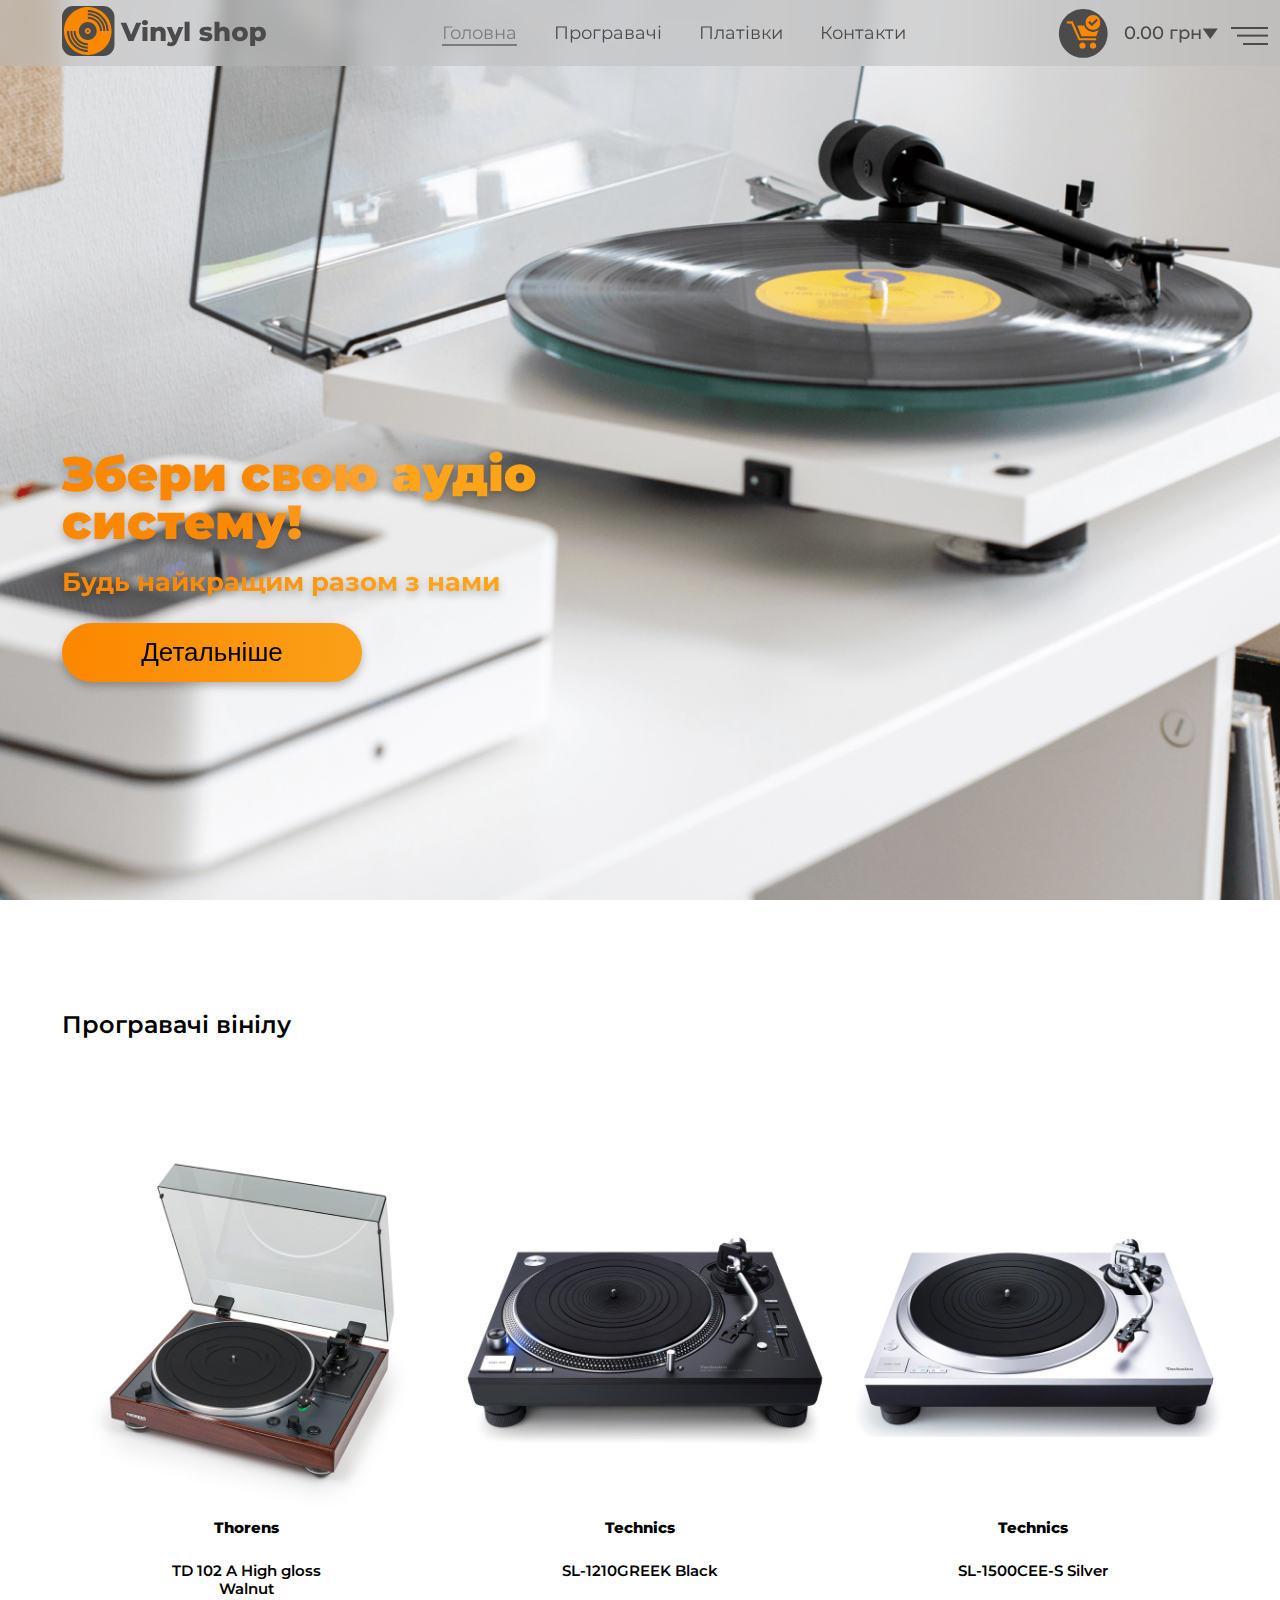
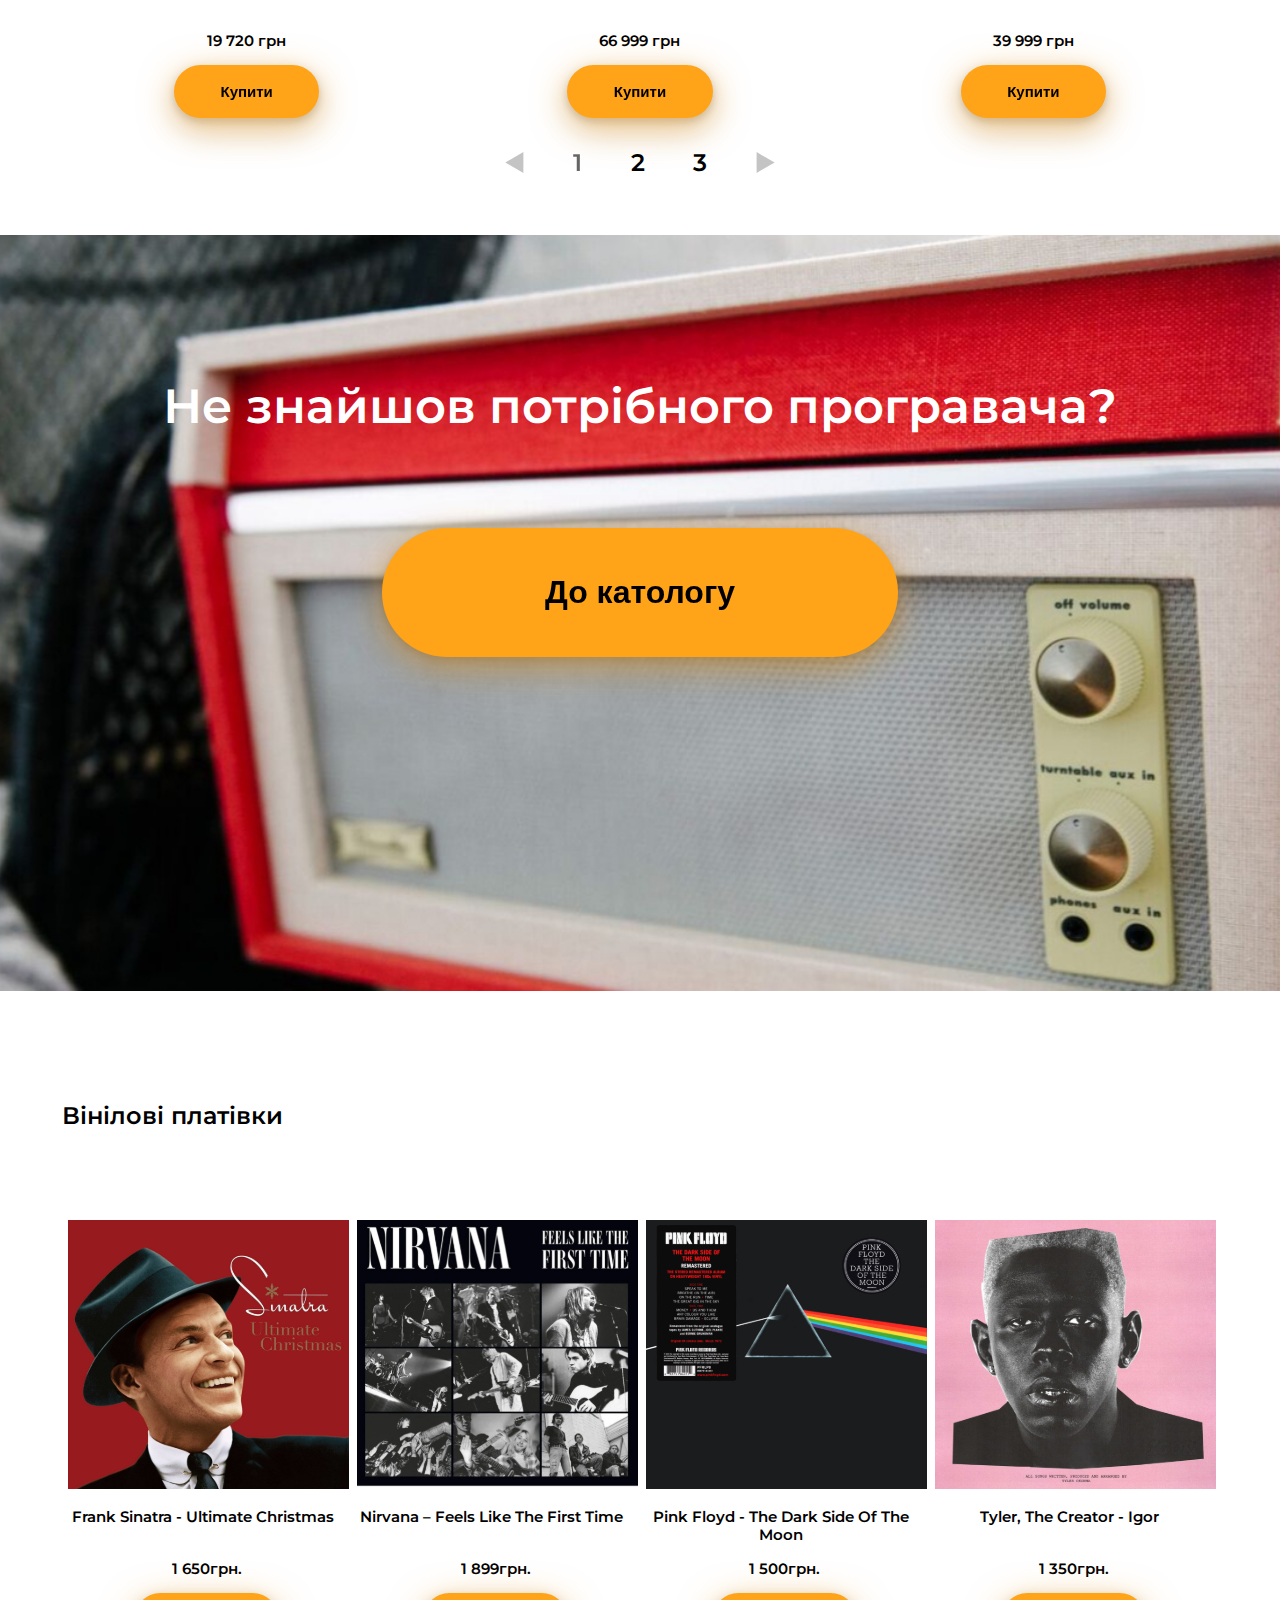
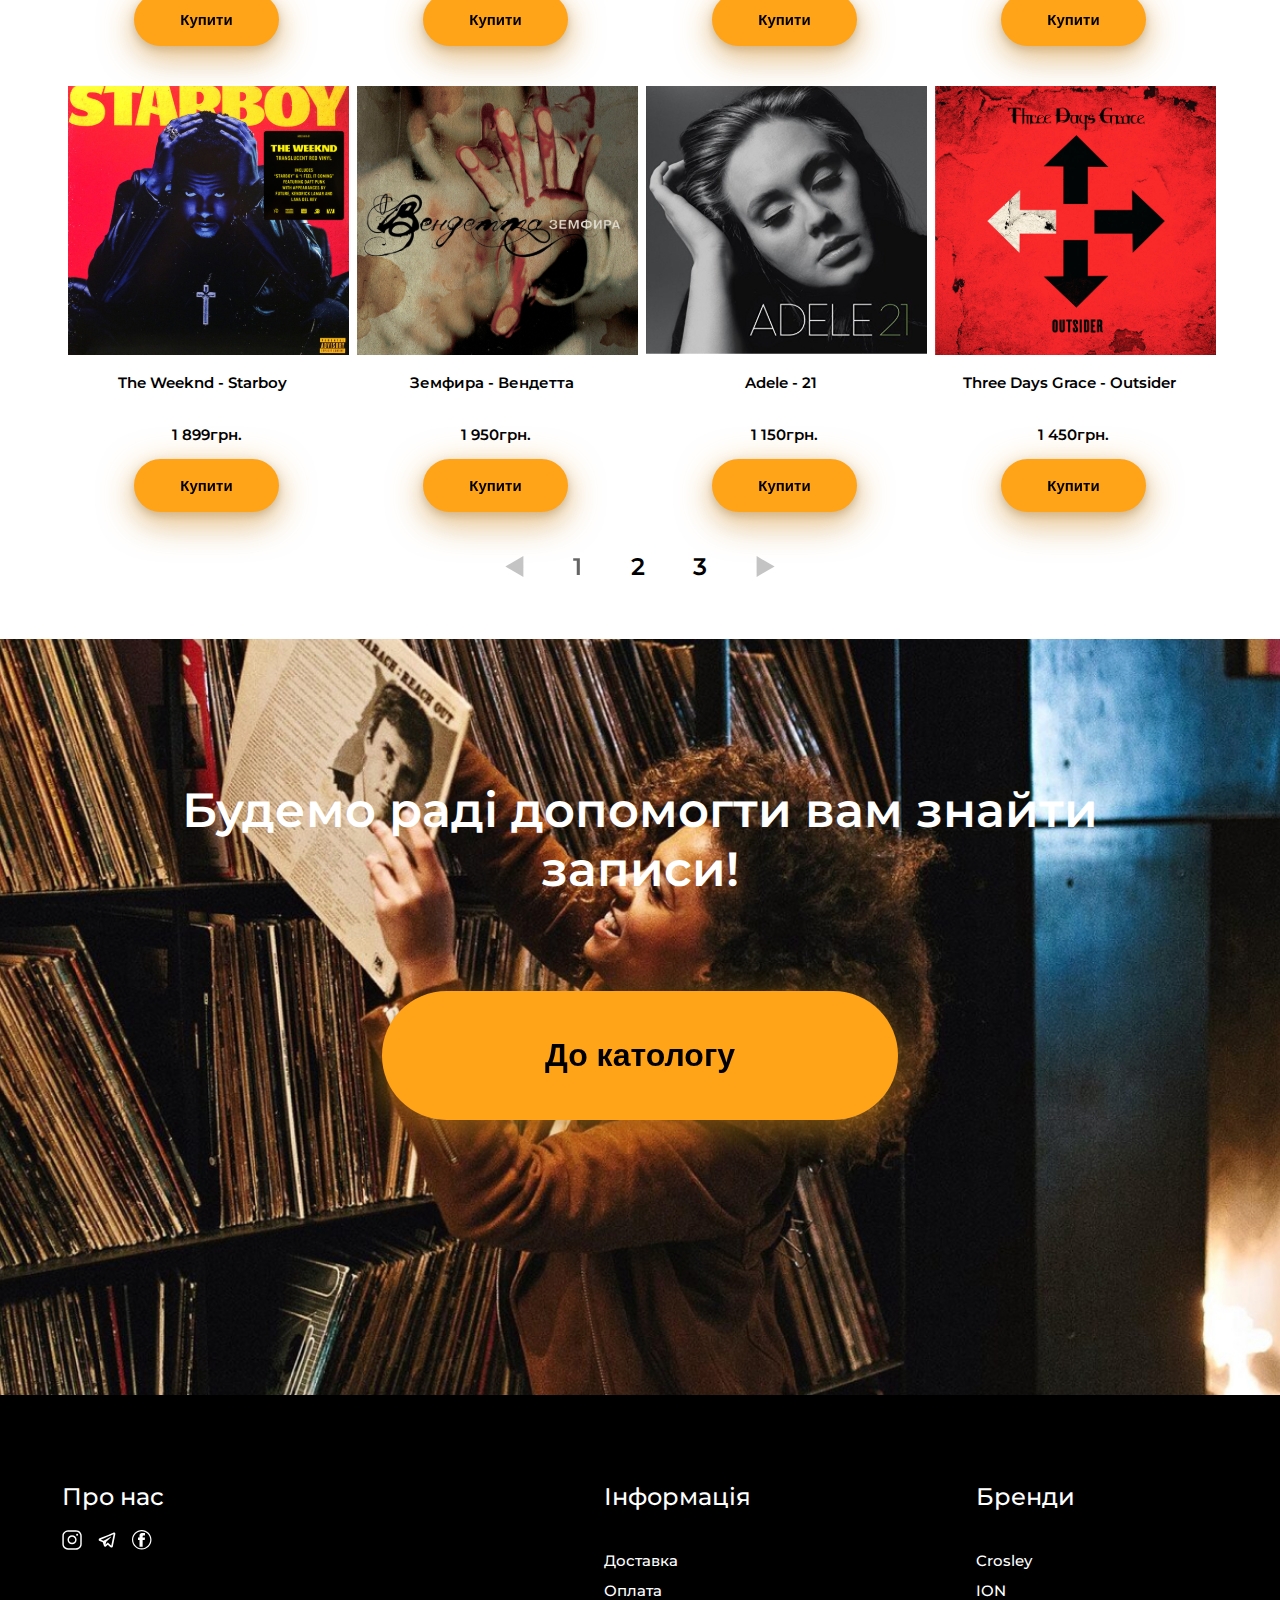
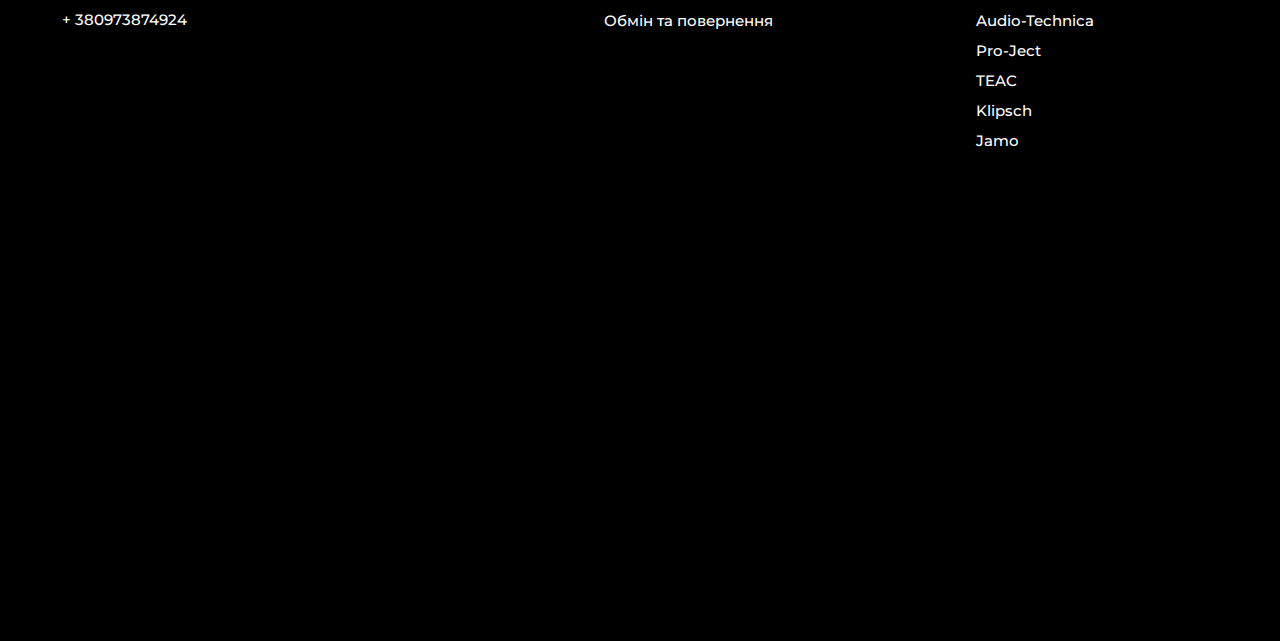
==== commit 4e4e5e56: "almost" ====
--- a/index.html
+++ b/index.html
@@ -40,20 +40,53 @@
         </div>
     </header>
 
-    <header class="header__mobile">
-        <div class="container__mobile">
+    <header class="header__mobile-head">
+        <div class="header__mobile">
+            <div class="container__mobile">
             <div class="new__logo">
-                <a href="/" class="new_header__logo-link">
+                <a href="#!" class="new_header__logo-link">
                     <img src="/img/svg/картинки/new__logo.png" alt="Vinyl shop" class="new_header__logo-pic">
                 </a>
             </div>
 
             <div class="all__head">
-                <a href="/" class="all__head-link">
-                    <img src="/img/svg/картинки/etd.png" alt="etd" class="all__head-pic">
-                </a>
-            </div>
-        </div>
+                <img src="/img/svg/картинки/etd.png" alt="etd" class="all__head-pic">
+            </div>
+            </div>    
+        </div>
+        
+        
+
+        <div class="divvv">
+            <input type="checkbox" class="etd-checkbox" id="mobile_etd" name="mobile_etd" value="yes">                
+            <label for="mobile_etd" class="label_etd">
+                <img src="/img/svg/картинки/etd.png" alt="etd" class="all__head-pic">
+            </label>
+            <div class="header_list">
+                <div class="a">
+                    <hr width="100%" size="2" color="#AFAFAF" class="lines-first"/>
+                    <a href="index.html" class="nav__link active">Головна</a>
+                    <hr width="100%" size="2" color="#AFAFAF" class="lines-first"/>
+                    <a href="turntables.html" class="nav__link">Програвачі</a>
+                    <hr width="100%" size="2" color="#AFAFAF" class="lines-first"/>
+                    <a href="records.html" class="nav__link">Платівки</a>
+                    <hr width="100%" size="2" color="#AFAFAF" class="lines-first"/>
+                    <a href="#!" class="nav__link">Контакти</a>
+                    <hr width="100%" size="2" color="#AFAFAF" class="lines-first"/>
+                    <div class="basket__logo">
+                        <img src="./img/svg/icon_basket.svg" alt="Basket" class="basket__logo-pic">
+                        
+                        <div class="price">
+                            <a href="#!" class="basket-link">0.00 грн</a>
+                            <img src="/img/svg/basket-polygon.svg" alt="Basket polygon" class="basket-polygon-pic">
+                        </div>
+                    </div>
+                    <hr width="100%" size="2" color="#AFAFAF" class="lines-first"/>
+                </div>
+            </div>
+        </div>
+        
+
     </header>
 
     <div class="intro">
--- a/css/style.css
+++ b/css/style.css
@@ -1509,10 +1509,406 @@
   }
 }
 .records_catalog img:hover,
-.section_records img:hover {
+.section_records img:hover,
+.offers img:hover {
   opacity: 70%;
 }
 .records_catalog img,
-.section_records img {
-  transition: opacity .2s linear;
-}
+.section_records img,
+.offers img {
+  transition: opacity .3s linear;
+}
+@media (max-width: 1000px) {
+  .text__second .sub_title-all-second {
+    width: 350px;
+    font-weight: 500;
+    font-size: 15px;
+    line-height: 18px;
+    color: #000000;
+  }
+}
+@media (max-width: 768px) {
+  .first__second-block .first__text-second,
+  .text__second .second__text-second {
+    display: none;
+  }
+  .first__second-block .first_photo {
+    display: flex;
+    width: 100%;
+    height: 400px;
+    background: url(/img/jpg/background/mobile_first-1-2.jpg) top no-repeat;
+    background-size: cover;
+  }
+  .text__second .second__photo {
+    display: flex;
+    width: 100%;
+    height: 400px;
+    background: url(/img/jpg/background/mobile_second-1-2.jpg) top no-repeat;
+    background-size: cover;
+  }
+  .first__second-block .first_text {
+    display: flex;
+    flex-direction: column;
+    background: url(/img/jpg/background/mobile_first-2-2.jpg) top no-repeat;
+    background-size: cover;
+    height: auto;
+  }
+  .text__second .second_text {
+    display: flex;
+    flex-direction: column;
+    background: url(/img/jpg/background/mobile_second-2-2.jpg) top no-repeat;
+    background-size: cover;
+    height: auto;
+  }
+  .first__second-block .title-all {
+    font-weight: 700;
+    font-size: 16px;
+    margin-top: 40px;
+  }
+  .first__second-block .text {
+    min-height: auto;
+  }
+  .first__second-block .sub_title-all {
+    font-weight: 500;
+    font-size: 15px;
+    margin-top: 25px;
+    margin-bottom: 80px;
+  }
+  .text__second .title-all {
+    width: 100%;
+    font-weight: 700;
+    font-size: 16px;
+    margin-top: 40px;
+  }
+  .text__second .sub_title-all-second {
+    margin: 0;
+    width: 100%;
+    font-weight: 500;
+    font-size: 15px;
+    margin-top: 25px;
+    margin-bottom: 80px;
+  }
+  .text__second .text {
+    min-height: auto;
+  }
+}
+@media (min-width: 769px) {
+  .first__second-block .first_text,
+  .text__second .second_text {
+    display: none;
+  }
+  .text__second .sub_title-all-second {
+    font-weight: 500;
+    font-size: 15px;
+    line-height: 18px;
+    color: #000000;
+  }
+}
+@media (max-width: 576px) {
+  .first__second-block .first_photo {
+    max-height: 278px;
+    background: url(/img/jpg/background/mobile_first-1-2.jpg) top no-repeat;
+    background-size: cover;
+  }
+}
+.button__helper_mobile img[alt="filter"] {
+  transform: rotate(90deg);
+  width: 20px;
+  height: 20px;
+}
+.button__helper_mobile .filter_text {
+  margin-left: 6px;
+}
+.sub__header {
+  display: flex;
+  justify-content: space-between;
+}
+.mobile_brend-checkbox {
+  position: absolute;
+  z-index: -1;
+  opacity: 0;
+}
+.mobile_brend-checkbox:checked + label.label_brend ~ div {
+  display: inline-block;
+}
+.mobile_brend-checkbox:not(:checked) + label.label_brend ~ div {
+  display: none;
+}
+.button__helper_mobile .brend {
+  width: 100%;
+  height: 165px;
+  z-index: 1000;
+  margin-top: 5px;
+  overflow-y: scroll;
+  font-weight: 600;
+  font-size: 15px;
+  line-height: 18px;
+  color: #000000;
+  display: flex;
+  align-items: center;
+}
+.mobile_genre-checkbox {
+  position: absolute;
+  z-index: -1;
+  opacity: 0;
+}
+.mobile_genre-checkbox:checked + label.label_genre ~ div {
+  display: inline-block;
+}
+.mobile_genre-checkbox:not(:checked) + label.label_genre ~ div {
+  display: none;
+}
+.mobile_genre-checkbox:checked + label.label_genre img[alt="click"] {
+  display: none;
+}
+.mobile_genre-checkbox:not(:checked) + label.label_genre img[alt="click_active"] {
+  display: none;
+}
+img[alt="click_active"] {
+  height: 8px;
+  width: 18px;
+}
+.button__helper_mobile .genre {
+  width: 100%;
+  height: 165px;
+  z-index: 1000;
+  margin-top: 5px;
+  overflow-y: scroll;
+  font-weight: 600;
+  font-size: 15px;
+  line-height: 18px;
+  color: #000000;
+  display: flex;
+  align-items: center;
+}
+.lines {
+  margin: 0;
+  margin-top: 13px;
+  margin-bottom: 13px;
+}
+.lines-first {
+  margin-top: 25px;
+  margin-bottom: 13px;
+}
+.mobile_amount-checkbox {
+  position: absolute;
+  z-index: -1;
+  opacity: 0;
+}
+.mobile_amount-checkbox:checked + label.label_amount ~ div {
+  display: inline-block;
+}
+.mobile_amount-checkbox:not(:checked) + label.label_amount ~ div {
+  display: none;
+}
+.button__helper_mobile .amount {
+  width: 100%;
+  height: 165px;
+  z-index: 1000;
+  margin-top: 5px;
+  overflow-y: scroll;
+  font-weight: 600;
+  font-size: 15px;
+  line-height: 18px;
+  color: #000000;
+  display: flex;
+  align-items: center;
+}
+.mobile_price-checkbox {
+  position: absolute;
+  z-index: -1;
+  opacity: 0;
+}
+.mobile_price-checkbox:checked + label.label_price ~ div {
+  display: inline-block;
+}
+.mobile_price-checkbox:not(:checked) + label.label_price ~ div {
+  display: none;
+}
+.button__helper_mobile .price {
+  width: 100%;
+  height: 70px;
+  z-index: 1000;
+  margin-top: 5px;
+  font-weight: 600;
+  font-size: 15px;
+  line-height: 18px;
+  color: #000000;
+  display: flex;
+  align-items: center;
+  background: #F1F1F1;
+}
+.price_menu-mobile {
+  margin-top: 3px;
+  text-align: center;
+}
+.price_menu-mobile img {
+  padding-bottom: 5px;
+}
+.filter-checkbox {
+  position: absolute;
+  z-index: -1;
+  opacity: 0;
+}
+.filter-checkbox:checked + label.label_filter ~ div {
+  display: inline-block;
+}
+.filter-checkbox:not(:checked) + label.label_filter ~ div {
+  display: none;
+}
+.button__helper_mobile .div {
+  width: 100%;
+  z-index: 1000;
+  margin-top: 5px;
+  overflow-y: scroll;
+  font-weight: 600;
+  font-size: 15px;
+  line-height: 18px;
+  color: #000000;
+  display: flex;
+  align-items: center;
+}
+.button__helper_mobile .menu {
+  width: 100%;
+}
+.label__div {
+  display: flex;
+}
+.button__helper_mobile p {
+  margin: 0;
+}
+.icon__filter {
+  display: flex;
+  justify-content: space-between;
+}
+.button__helper_mobile {
+  display: none;
+}
+@media (max-width: 576px) {
+  .button__helper_mobile {
+    display: inline;
+  }
+  .sub__header {
+    margin-top: 25px;
+  }
+  .button__helper_mobile .icon__filter {
+    align-items: center;
+  }
+  .button__helper {
+    display: none;
+  }
+  .button__helper_mobile input[type="search"] {
+    width: 150px;
+  }
+}
+.divs {
+  display: flex;
+  align-items: center;
+}
+.my__genre p,
+.my__amount p,
+.my__brend p {
+  margin: 0;
+}
+.label_brend p {
+  margin: 0;
+}
+.clickss {
+  display: flex;
+  justify-content: space-between;
+}
+.mobile_amount-checkbox:checked + label.label_amount img[alt="click"] {
+  display: none;
+}
+.mobile_amount-checkbox:not(:checked) + label.label_amount img[alt="click_active"] {
+  display: none;
+}
+.mobile_price-checkbox:checked + label.label_price img[alt="click"] {
+  display: none;
+}
+.mobile_price-checkbox:not(:checked) + label.label_price img[alt="click_active"] {
+  display: none;
+}
+.mobile_brend-checkbox:checked + label.label_brend img[alt="click"] {
+  display: none;
+}
+.mobile_brend-checkbox:not(:checked) + label.label_brend img[alt="click_active"] {
+  display: none;
+}
+.mobile_amount-checkbox:checked + label.label_amount img[alt="click"] {
+  display: none;
+}
+.mobile_amount-checkbox:not(:checked) + label.label_amount img[alt="click_active"] {
+  display: none;
+}
+.mobile_price-checkbox:checked + label.label_price img[alt="click"] {
+  display: none;
+}
+.mobile_price-checkbox:not(:checked) + label.label_price img[alt="click_active"] {
+  display: none;
+}
+.genre::-webkit-scrollbar,
+.amount::-webkit-scrollbar,
+.brend::-webkit-scrollbar {
+  width: 7px;
+  background-color: #c5c5c5;
+}
+.etd-checkbox {
+  position: absolute;
+  z-index: -1;
+  opacity: 0;
+}
+.etd-checkbox:checked + label.label_etd ~ div {
+  display: inline-block;
+}
+.etd-checkbox:not(:checked) + label.label_etd ~ div {
+  display: none;
+}
+.divvv .header_list {
+  display: block;
+  height: 100vh;
+  width: 100%;
+  z-index: 100;
+  position: absolute;
+  background: rgba(187, 187, 187, 0.5);
+  backdrop-filter: blur(10px);
+  margin: 0;
+  padding: 0;
+  left: 0;
+  top: 39px;
+}
+.divvv .header_list a {
+  font-weight: 600;
+  font-size: 26px;
+  margin-left: 12px;
+}
+.divvv .basket__logo {
+  width: 100%;
+  max-width: none;
+  justify-content: left;
+  margin-left: 12px;
+}
+.divvv .price {
+  margin-left: 5px;
+}
+.divvv .nav__link::after {
+  display: none;
+}
+.divvv a.basket-link {
+  font-weight: 500;
+  font-size: 18px;
+}
+.divvv img[alt="Basket"] {
+  width: 39px;
+  height: 39px;
+}
+.divvv {
+  display: none;
+  position: fixed;
+  z-index: 1002;
+  top: 27px;
+  display: flex;
+  justify-content: right;
+  width: 100%;
+  padding-right: 12px;
+}
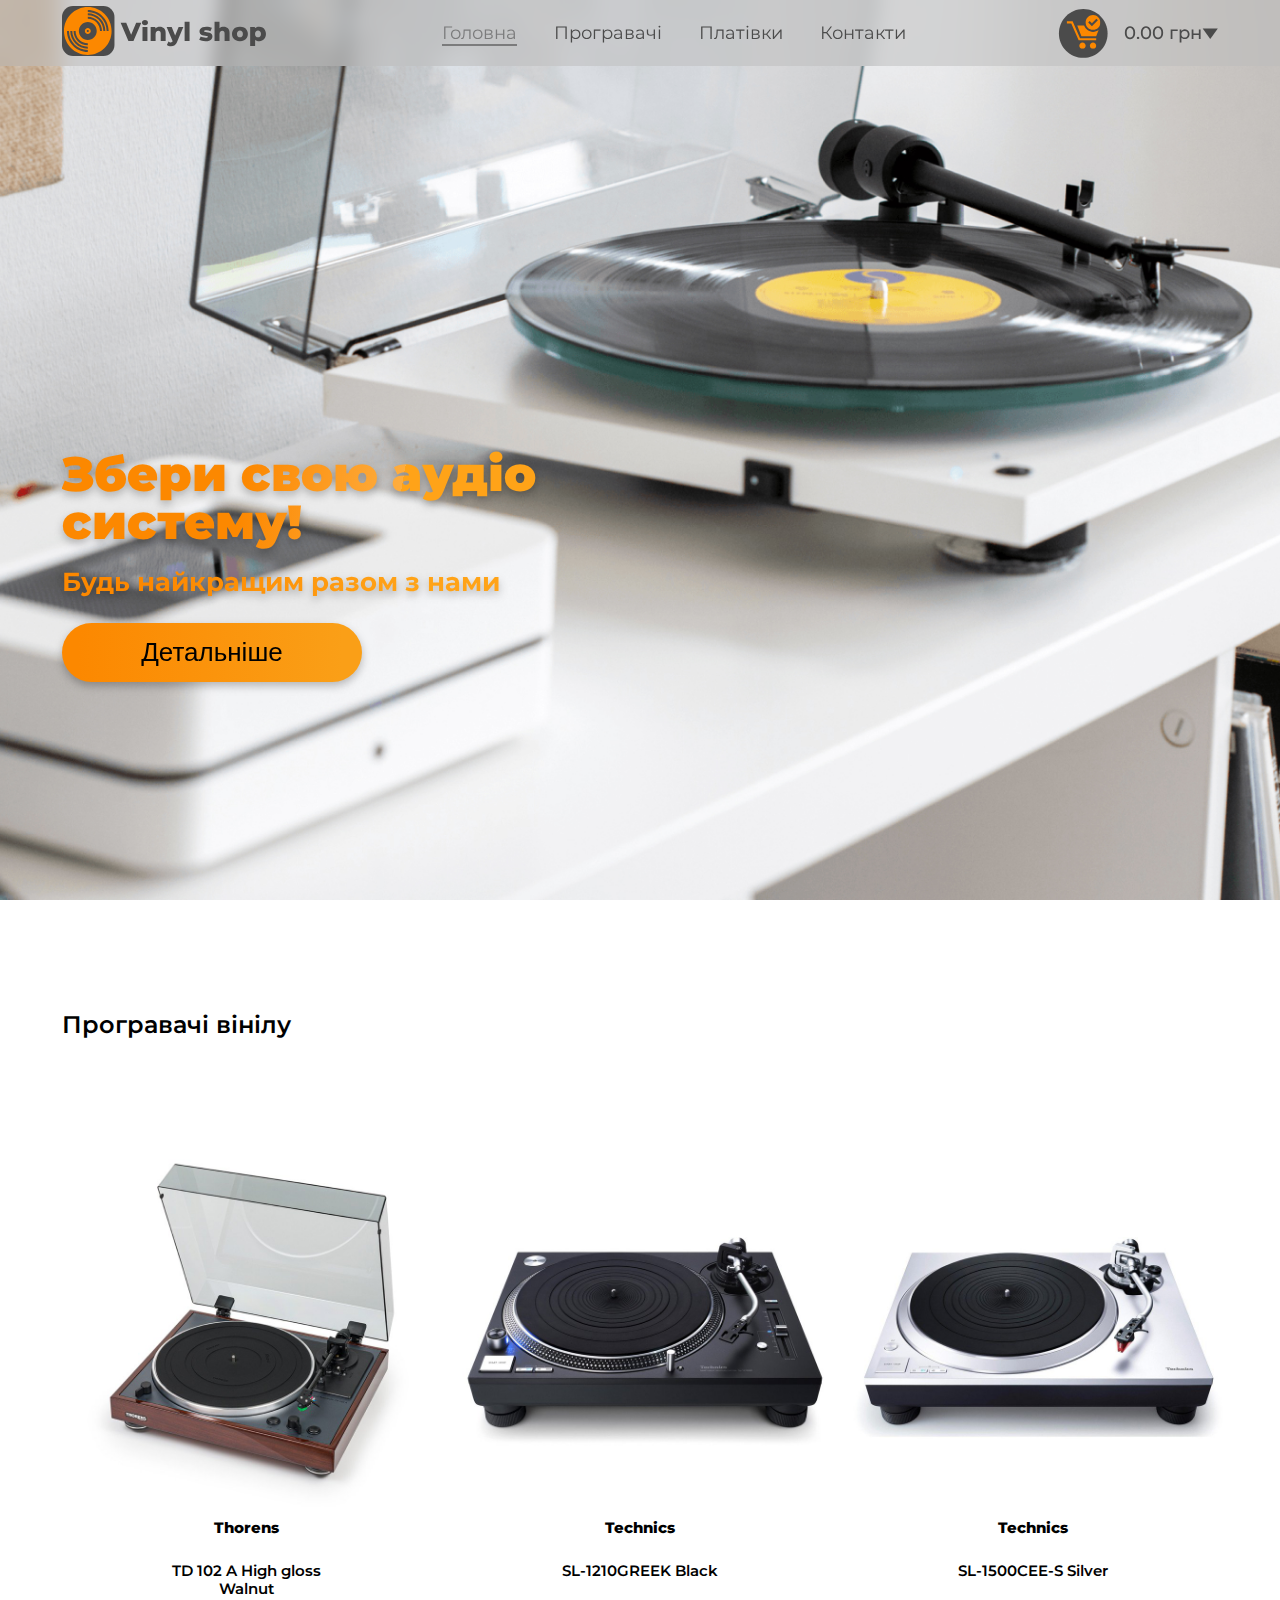
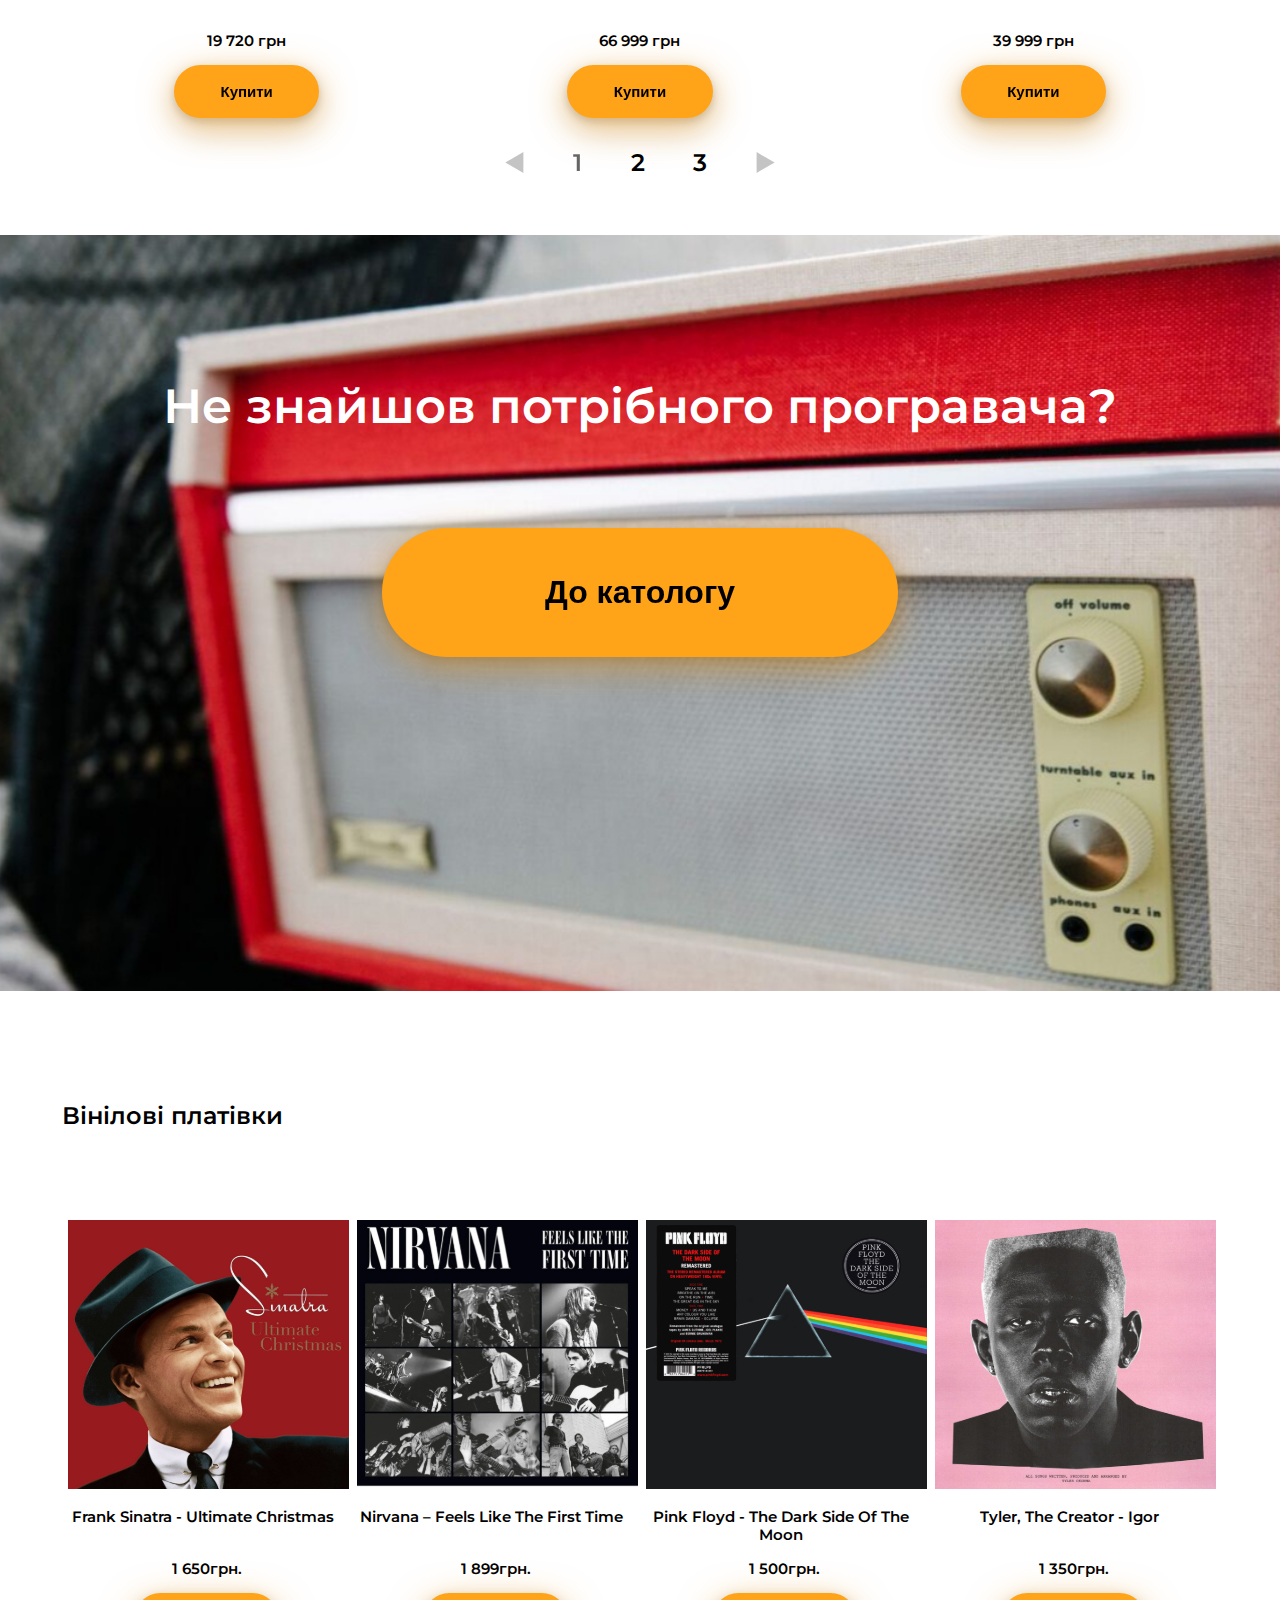
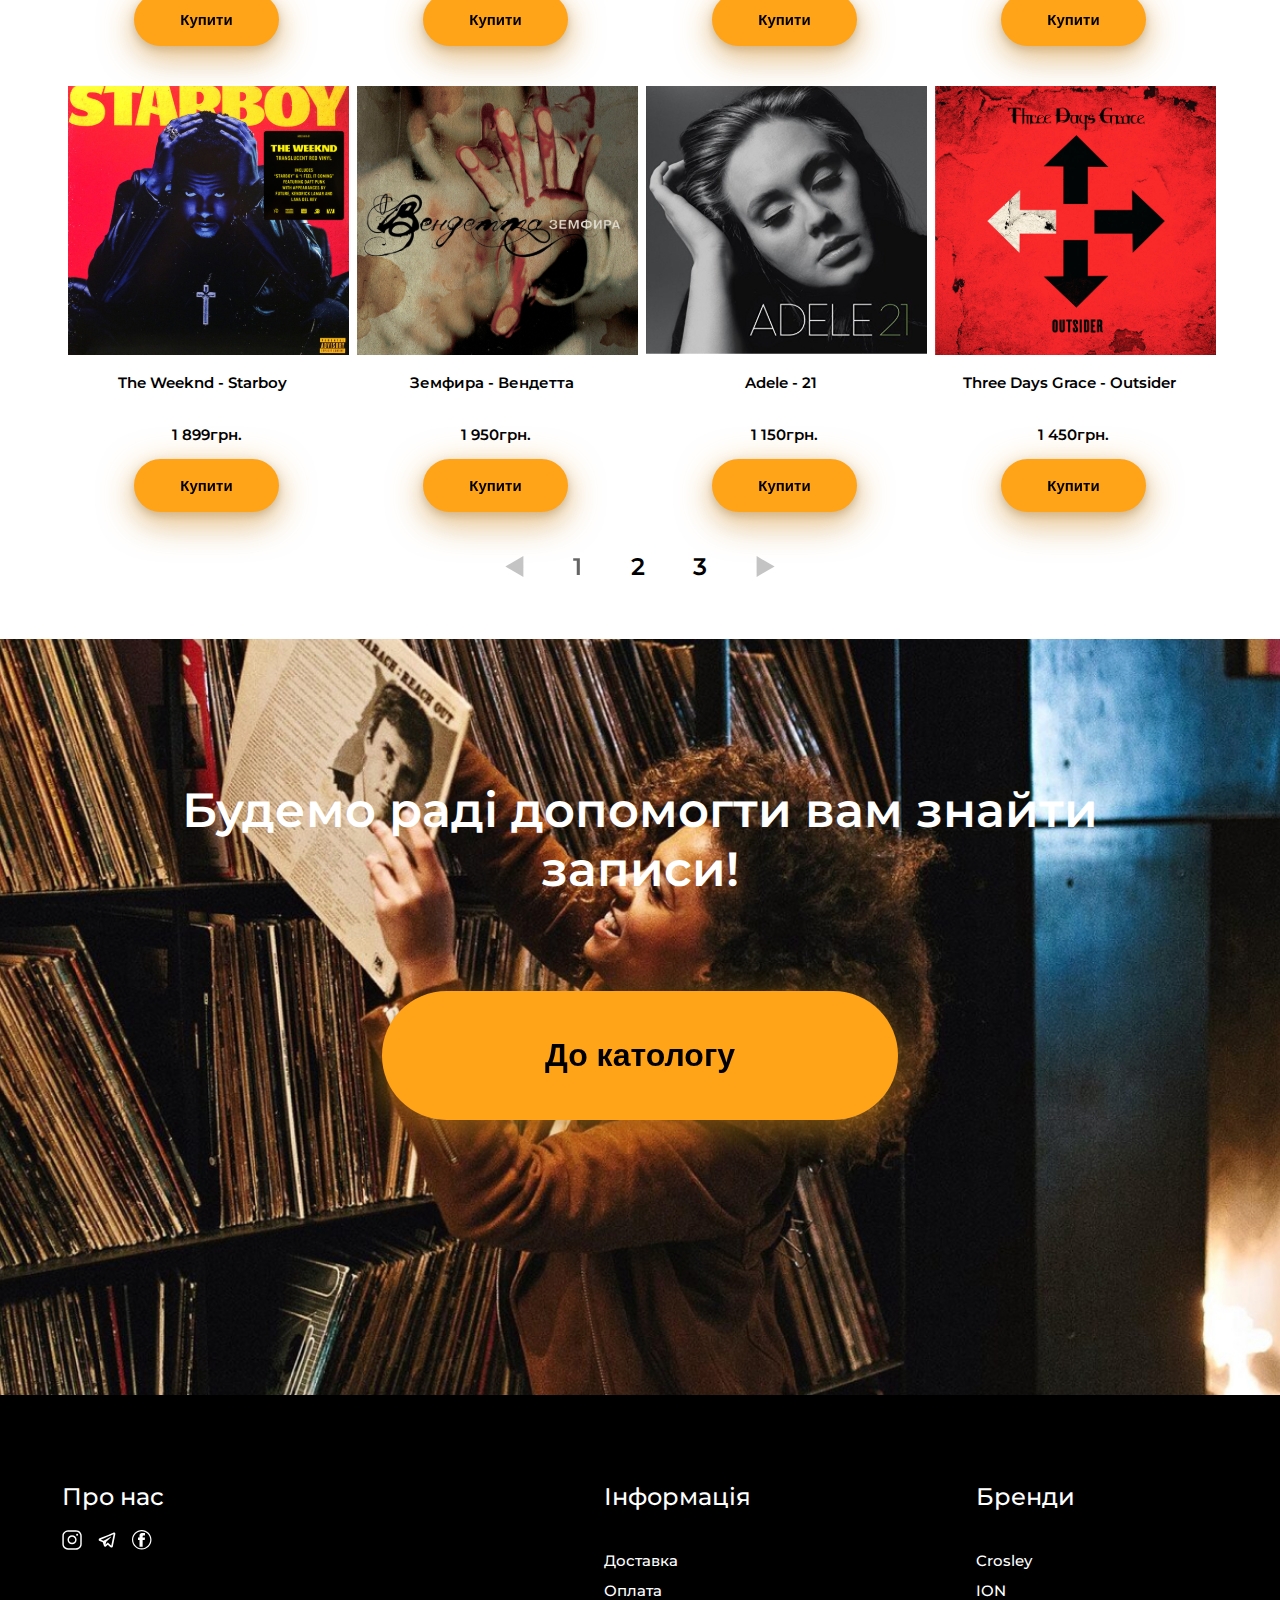
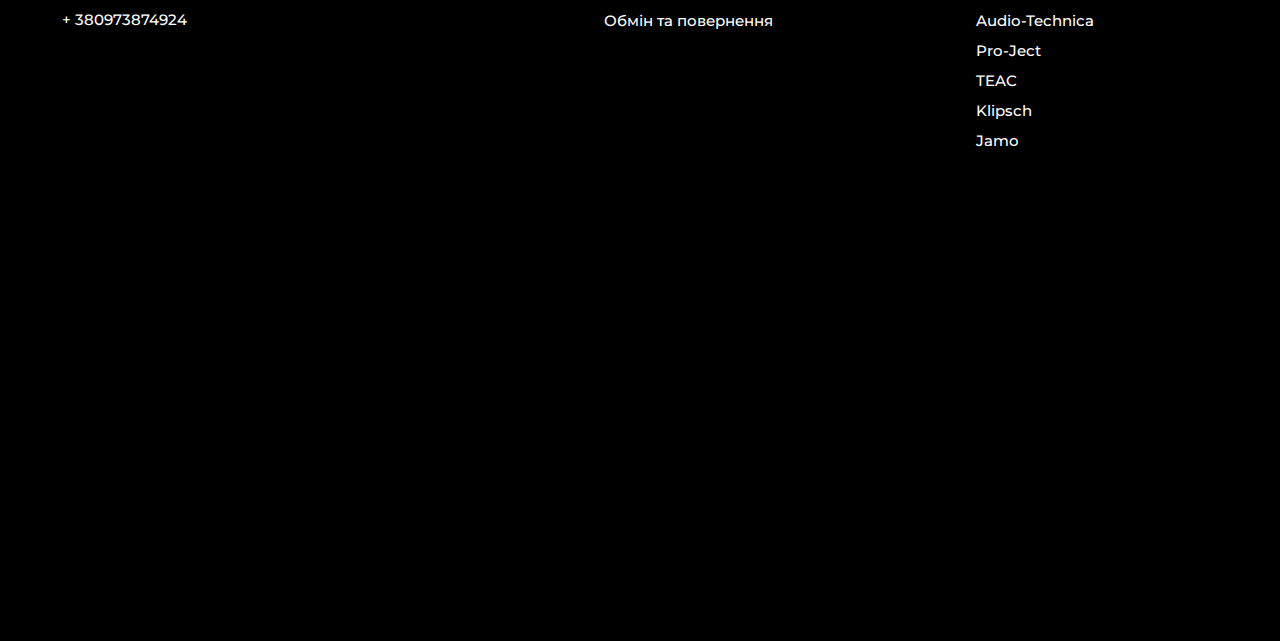
==== commit 9b9351a7: "fixed" ====
--- a/index.html
+++ b/index.html
@@ -6,7 +6,7 @@
     <meta name="viewport" content="width=device-width, initial-scale=1.0">
     <title>Document</title> 
     <link rel="stylesheet" href="bootstrap-grid.min.css">
-    <link rel="stylesheet" href="/css/style.css">
+    <link rel="stylesheet" href="./css/style.css">
     <link rel="preconnect" href="https://fonts.googleapis.com">
     <link rel="preconnect" href="https://fonts.gstatic.com" crossorigin>
     <link href="https://fonts.googleapis.com/css2?family=Montserrat:wght@100;200;300;400;500;600;700;800;900&display=swap" rel="stylesheet">
--- a/css/style.css
+++ b/css/style.css
@@ -1875,7 +1875,7 @@
   margin: 0;
   padding: 0;
   left: 0;
-  top: 39px;
+  top: 37.73px;
 }
 .divvv .header_list a {
   font-weight: 600;
@@ -1912,3 +1912,11 @@
   width: 100%;
   padding-right: 12px;
 }
+@media (min-width: 991px) {
+  .divvv {
+    display: none;
+  }
+}
+.divvv .nav__link.active {
+  opacity: 45%;
+}
